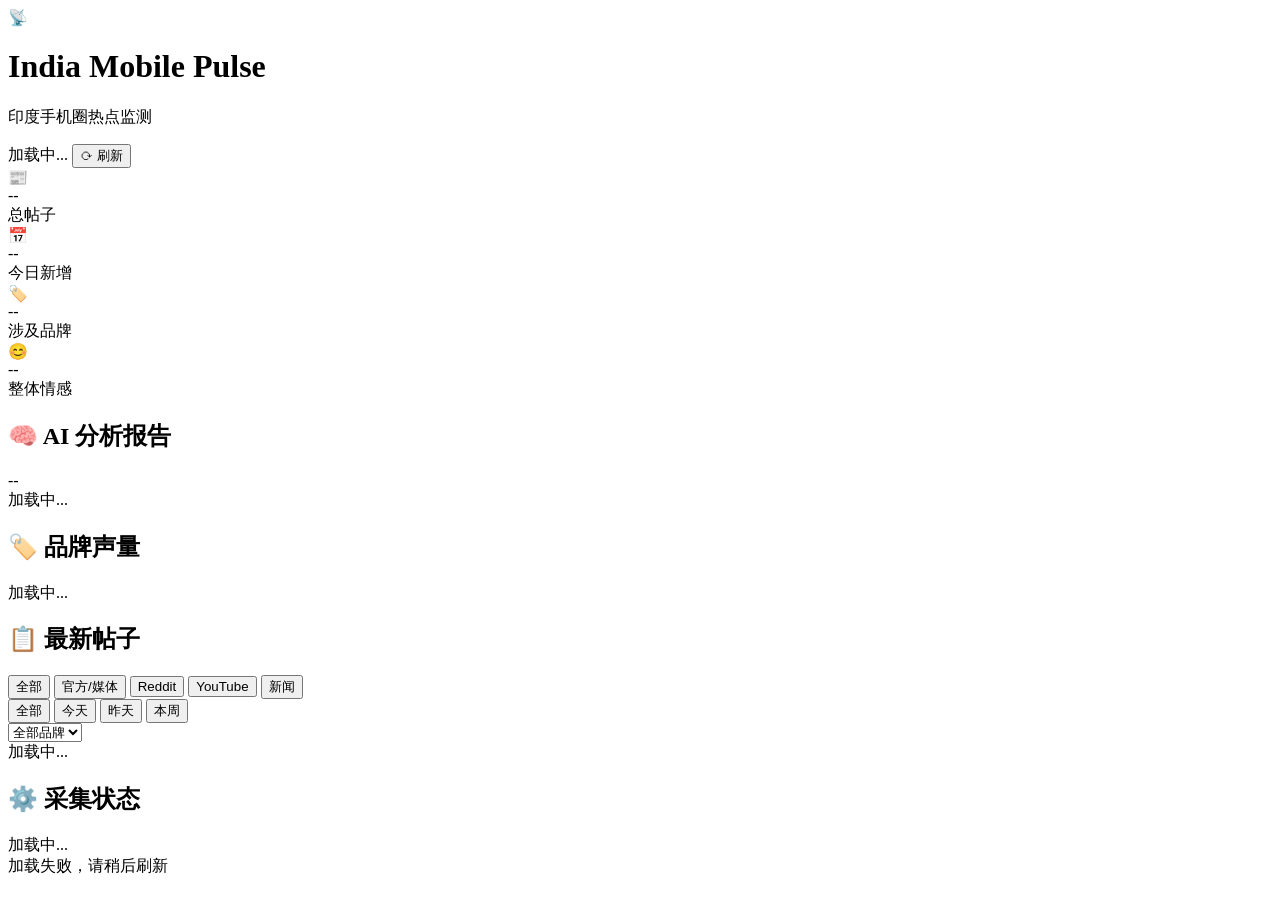
==== docs/index.html @ ac410889 "Add docs/index.html" ====
<!DOCTYPE html>
<html lang="zh-CN">
<head>
    <meta charset="UTF-8">
    <meta name="viewport" content="width=device-width, initial-scale=1.0">
    <title>India Mobile Pulse - 印度手机圈热点</title>
    <link rel="stylesheet" href="style.css">
</head>
<body>
    <!-- 顶栏 -->
    <header class="top-bar">
        <div class="logo">
            <span class="logo-icon">📡</span>
            <div>
                <h1>India Mobile Pulse</h1>
                <p class="subtitle">印度手机圈热点监测</p>
            </div>
        </div>
        <div class="top-actions">
            <span class="last-update" id="lastUpdate">加载中...</span>
            <span class="next-schedule" id="nextSchedule"></span>
            <button class="btn btn-outline" id="btnRefresh" title="刷新数据">⟳ 刷新</button>
        </div>
    </header>

    <main class="container">
        <!-- 统计卡片 -->
        <section class="stats-row">
            <div class="stat-card">
                <div class="stat-icon">📰</div>
                <div class="stat-value" id="statTotal">--</div>
                <div class="stat-label">总帖子</div>
            </div>
            <div class="stat-card">
                <div class="stat-icon">📅</div>
                <div class="stat-value" id="statToday">--</div>
                <div class="stat-label">今日新增</div>
            </div>
            <div class="stat-card">
                <div class="stat-icon">🏷️</div>
                <div class="stat-value" id="statBrands">--</div>
                <div class="stat-label">涉及品牌</div>
            </div>
            <div class="stat-card">
                <div class="stat-icon">😊</div>
                <div class="stat-value" id="statSentiment">--</div>
                <div class="stat-label">整体情感</div>
            </div>
        </section>

        <!-- AI 分析报告 -->
        <section class="analysis-section" id="analysisSection">
            <div class="section-header">
                <h2>🧠 AI 分析报告</h2>
                <span class="analysis-time" id="analysisTime">--</span>
            </div>
            <div class="analysis-content" id="analysisContent">
                <div class="empty-state">加载中...</div>
            </div>
        </section>

        <!-- 品牌声量排行 -->
        <section class="brands-section" id="brandsSection">
            <div class="section-header">
                <h2>🏷️ 品牌声量</h2>
            </div>
            <div class="brands-chart" id="brandsChart">
                <div class="empty-state">加载中...</div>
            </div>
        </section>

        <!-- 帖子列表 -->
        <section class="posts-section">
            <div class="section-header">
                <h2>📋 最新帖子</h2>
            </div>
            <div class="filter-bar">
                <div class="filter-tabs" id="sourceTabs">
                    <button class="tab active" data-source="">全部</button>
                    <button class="tab" data-source="official">官方/媒体</button>
                    <button class="tab" data-source="reddit">Reddit</button>
                    <button class="tab" data-source="youtube">YouTube</button>
                    <button class="tab" data-source="news">新闻</button>
                </div>
                <div class="filter-tabs" id="periodTabs">
                    <button class="tab active" data-period="all">全部</button>
                    <button class="tab" data-period="today">今天</button>
                    <button class="tab" data-period="yesterday">昨天</button>
                    <button class="tab" data-period="week">本周</button>
                </div>
                <select class="brand-filter" id="brandFilter">
                    <option value="">全部品牌</option>
                </select>
            </div>
            <div class="posts-list" id="postsList">
                <div class="empty-state">加载中...</div>
            </div>
        </section>

        <!-- 采集日志 -->
        <section class="runs-section">
            <div class="section-header">
                <h2>⚙️ 采集状态</h2>
            </div>
            <div class="runs-list" id="runsList">
                <div class="empty-state">加载中...</div>
            </div>
        </section>
    </main>

    <!-- Toast 通知 -->
    <div class="toast" id="toast"></div>

    <script src="app-static.js"></script>
</body>
</html>
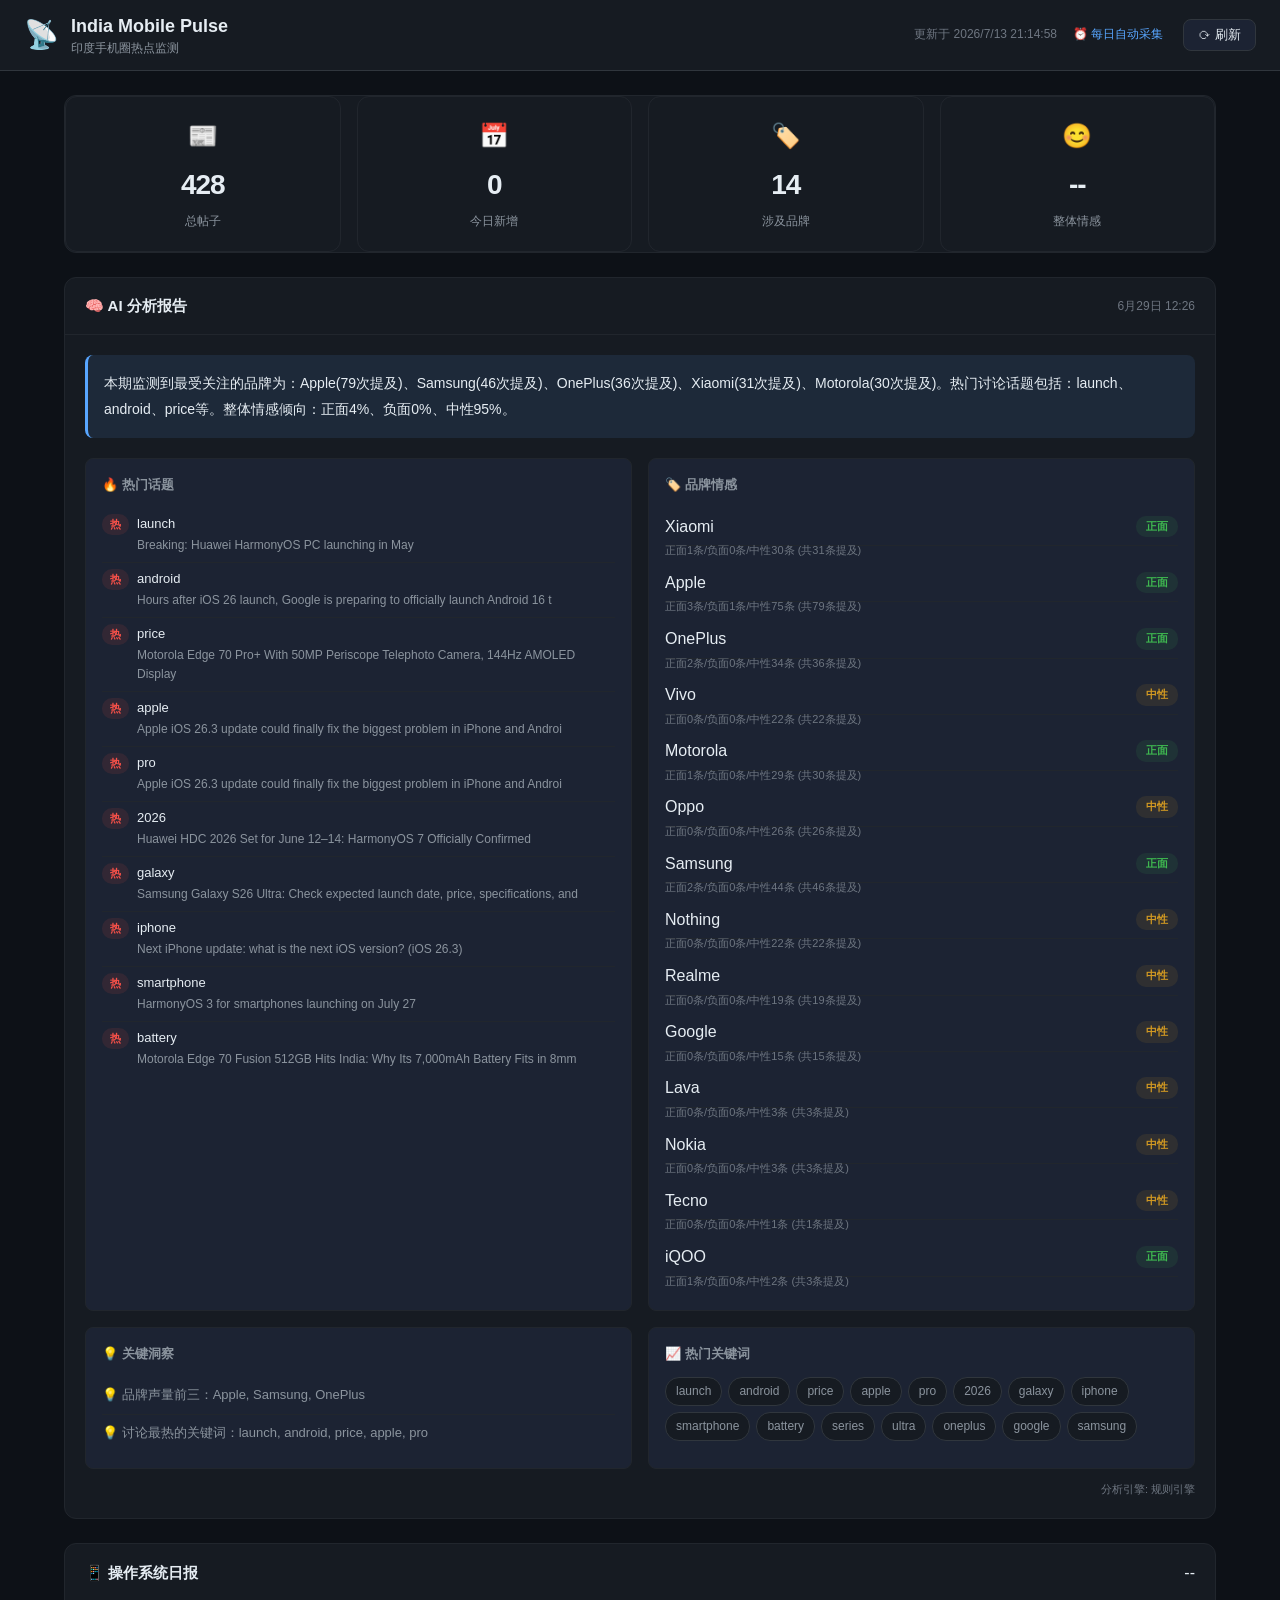
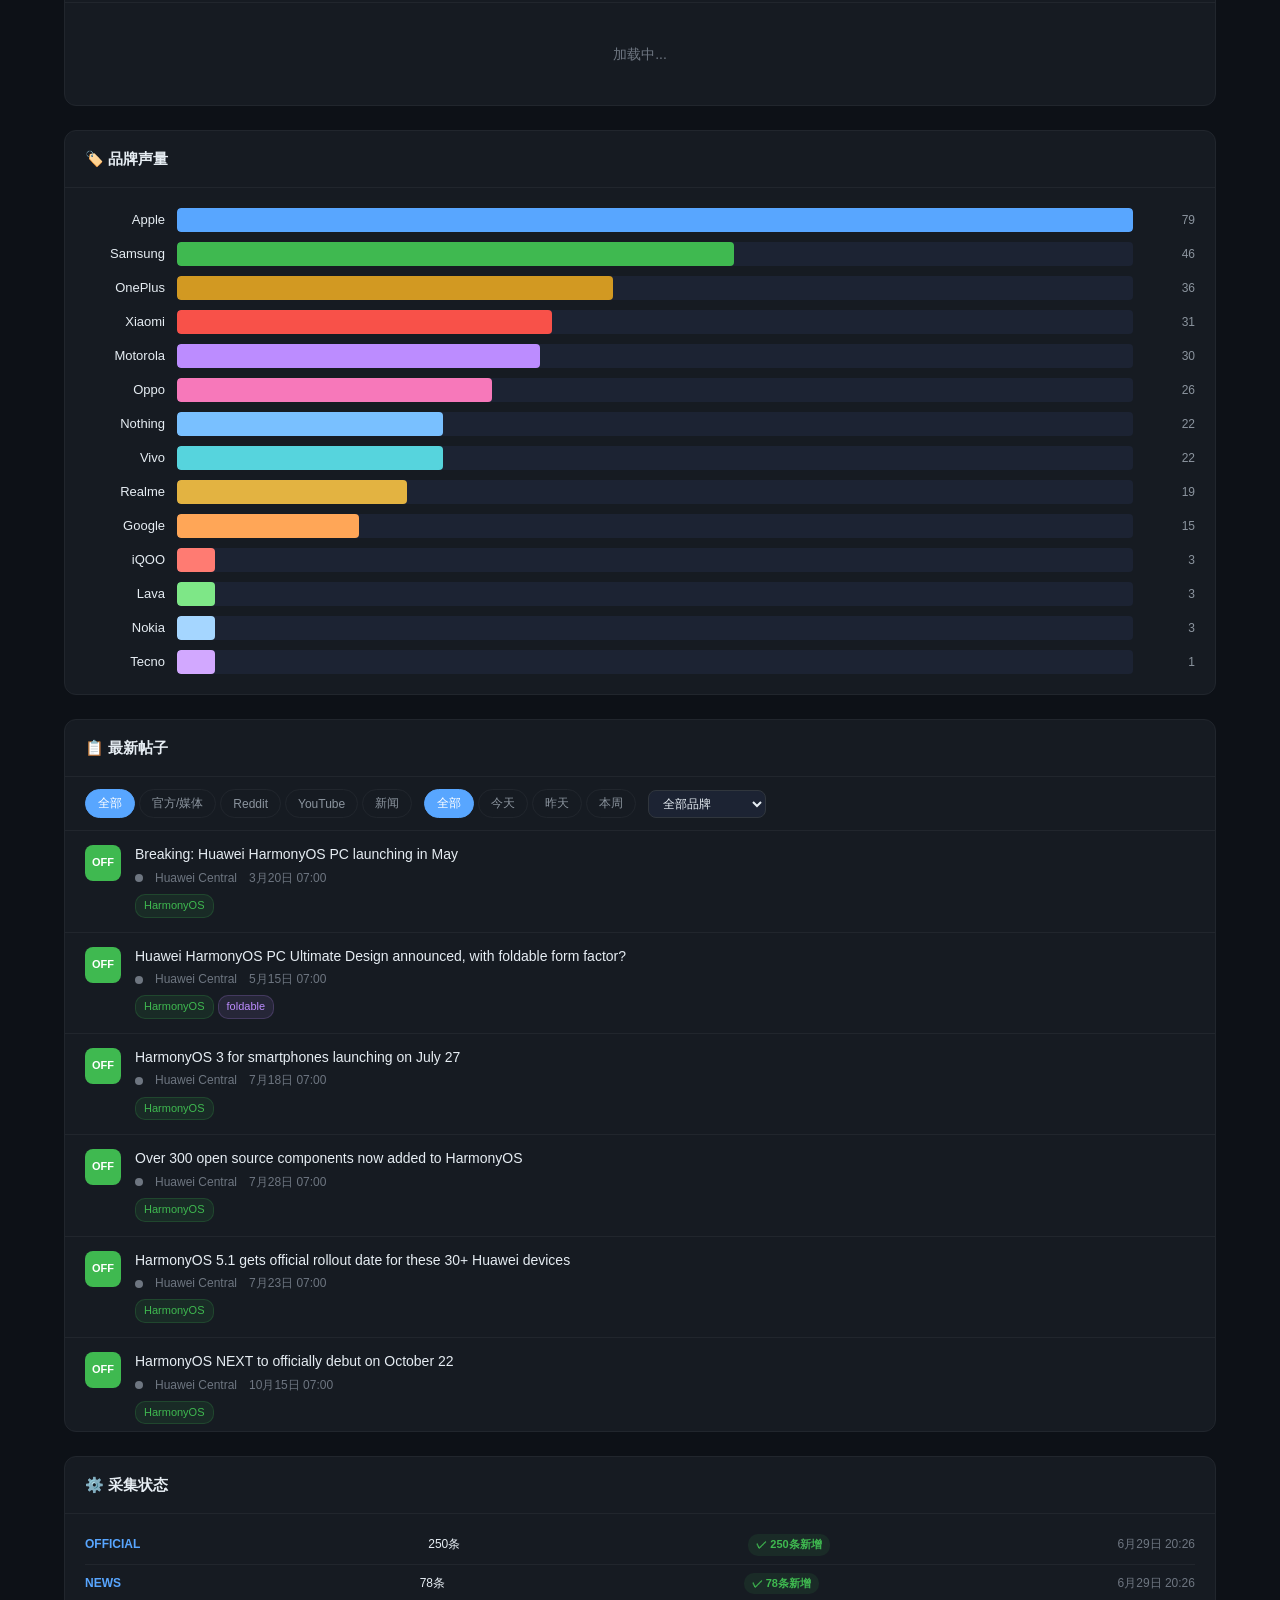
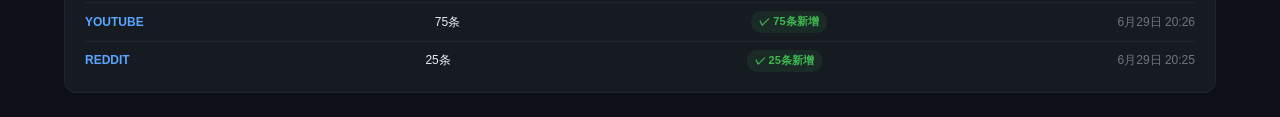
==== commit 1b175f2e: "Update docs/index.html" ====
--- a/docs/index.html
+++ b/docs/index.html
@@ -59,6 +59,17 @@
             </div>
         </section>
 
+        <!-- 📱 OS 日报 -->
+        <section class="os-daily-section" id="osDailySection">
+            <div class="section-header">
+                <h2>📱 操作系统日报</h2>
+                <span class="os-daily-date" id="osDailyDate">--</span>
+            </div>
+            <div class="os-daily-content" id="osDailyContent">
+                <div class="empty-state">加载中...</div>
+            </div>
+        </section>
+
         <!-- 品牌声量排行 -->
         <section class="brands-section" id="brandsSection">
             <div class="section-header">
--- a/docs/style.css
+++ b/docs/style.css
@@ -0,0 +1,261 @@
+/* ============================================================
+   India Mobile Pulse - Dashboard Styles
+   暗色蓝绿主题
+   ============================================================ */
+
+:root {
+    --bg-primary: #0d1117;
+    --bg-secondary: #161b22;
+    --bg-tertiary: #1c2333;
+    --bg-hover: #21262d;
+    --border: #30363d;
+    --border-light: #21262d;
+    --text-primary: #e6edf3;
+    --text-secondary: #8b949e;
+    --text-muted: #6e7681;
+    --accent: #58a6ff;
+    --accent-hover: #79c0ff;
+    --accent-bg: rgba(88,166,255,0.1);
+    --green: #3fb950;
+    --green-bg: rgba(63,185,80,0.1);
+    --red: #f85149;
+    --red-bg: rgba(248,81,73,0.1);
+    --yellow: #d29922;
+    --yellow-bg: rgba(210,153,34,0.1);
+    --purple: #bc8cff;
+    --purple-bg: rgba(188,140,255,0.1);
+    --source-reddit: #ff4500;
+    --source-youtube: #ff0000;
+    --source-news: #4285f4;
+    --source-official: #3fb950;
+    --radius: 8px;
+    --radius-lg: 12px;
+    --shadow: 0 1px 3px rgba(0,0,0,0.3);
+    --transition: 0.2s ease;
+}
+
+* { margin: 0; padding: 0; box-sizing: border-box; }
+
+body {
+    font-family: -apple-system, BlinkMacSystemFont, 'Segoe UI', Roboto, sans-serif;
+    background: var(--bg-primary);
+    color: var(--text-primary);
+    line-height: 1.6;
+    min-height: 100vh;
+}
+
+a { color: var(--accent); text-decoration: none; }
+a:hover { text-decoration: underline; }
+
+/* Top Bar */
+.top-bar {
+    position: sticky; top: 0; z-index: 100;
+    display: flex; justify-content: space-between; align-items: center;
+    padding: 12px 24px;
+    background: var(--bg-secondary);
+    border-bottom: 1px solid var(--border);
+}
+
+.logo { display: flex; align-items: center; gap: 12px; }
+.logo-icon { font-size: 28px; }
+.logo h1 { font-size: 18px; font-weight: 700; }
+.logo .subtitle { font-size: 12px; color: var(--text-secondary); margin-top: -2px; }
+
+.top-actions { display: flex; align-items: center; gap: 8px; }
+.last-update { font-size: 12px; color: var(--text-muted); margin-right: 8px; }
+.next-schedule { font-size: 12px; color: var(--accent); margin-right: 12px; }
+
+/* Buttons */
+.btn {
+    display: inline-flex; align-items: center; gap: 4px;
+    padding: 6px 14px; border-radius: var(--radius);
+    font-size: 13px; font-weight: 500; cursor: pointer;
+    border: 1px solid var(--border);
+    background: var(--bg-tertiary); color: var(--text-primary);
+    transition: var(--transition);
+}
+.btn:hover { background: var(--bg-hover); }
+.btn-primary { background: var(--accent); color: #fff; border-color: var(--accent); }
+.btn-primary:hover { background: var(--accent-hover); }
+.btn-accent { background: var(--purple); color: #fff; border-color: var(--purple); }
+.btn-accent:hover { opacity: 0.9; }
+.btn:disabled { opacity: 0.5; cursor: not-allowed; }
+
+/* Container */
+.container {
+    max-width: 1200px; margin: 0 auto;
+    padding: 24px; display: flex; flex-direction: column; gap: 24px;
+}
+
+/* Stat Cards */
+.stats-row { display: grid; grid-template-columns: repeat(4, 1fr); gap: 16px; }
+
+.stat-card {
+    background: var(--bg-secondary); border: 1px solid var(--border-light);
+    border-radius: var(--radius-lg); padding: 20px; text-align: center;
+    transition: var(--transition);
+}
+.stat-card:hover { border-color: var(--border); transform: translateY(-1px); box-shadow: var(--shadow); }
+.stat-icon { font-size: 24px; margin-bottom: 8px; }
+.stat-value { font-size: 28px; font-weight: 700; letter-spacing: -1px; }
+.stat-label { font-size: 12px; color: var(--text-secondary); margin-top: 4px; }
+
+/* Section */
+section {
+    background: var(--bg-secondary); border: 1px solid var(--border-light);
+    border-radius: var(--radius-lg); overflow: hidden;
+}
+.section-header {
+    display: flex; justify-content: space-between; align-items: center;
+    padding: 16px 20px; border-bottom: 1px solid var(--border-light);
+}
+.section-header h2 { font-size: 15px; font-weight: 600; }
+.analysis-time { font-size: 12px; color: var(--text-muted); }
+
+/* Analysis */
+.analysis-content { padding: 20px; }
+
+.analysis-summary {
+    font-size: 14px; line-height: 1.8; color: var(--text-primary);
+    margin-bottom: 20px; padding: 16px;
+    background: var(--accent-bg); border-radius: var(--radius);
+    border-left: 3px solid var(--accent);
+}
+
+.analysis-grid { display: grid; grid-template-columns: 1fr 1fr; gap: 16px; }
+
+.analysis-card {
+    padding: 16px; background: var(--bg-tertiary);
+    border-radius: var(--radius); border: 1px solid var(--border-light);
+}
+.analysis-card h3 { font-size: 13px; color: var(--text-secondary); margin-bottom: 12px; font-weight: 600; }
+
+.hot-topic-item { display: flex; align-items: flex-start; gap: 8px; padding: 6px 0; border-bottom: 1px solid var(--border-light); }
+.hot-topic-item:last-child { border-bottom: none; }
+
+.heat-badge { display: inline-block; padding: 2px 8px; border-radius: 10px; font-size: 11px; font-weight: 600; white-space: nowrap; }
+.heat-high { background: var(--red-bg); color: var(--red); }
+.heat-medium { background: var(--yellow-bg); color: var(--yellow); }
+.heat-low { background: var(--green-bg); color: var(--green); }
+
+.topic-name { font-size: 13px; font-weight: 500; }
+.topic-desc { font-size: 12px; color: var(--text-secondary); margin-top: 2px; }
+
+.brand-sentiment-item { display: flex; justify-content: space-between; align-items: center; padding: 6px 0; border-bottom: 1px solid var(--border-light); }
+.brand-sentiment-item:last-child { border-bottom: none; }
+
+.sentiment-badge { padding: 2px 10px; border-radius: 10px; font-size: 11px; font-weight: 600; }
+.sentiment-positive { background: var(--green-bg); color: var(--green); }
+.sentiment-negative { background: var(--red-bg); color: var(--red); }
+.sentiment-neutral { background: var(--yellow-bg); color: var(--yellow); }
+
+.insight-item { padding: 8px 0; font-size: 13px; color: var(--text-secondary); border-bottom: 1px solid var(--border-light); }
+.insight-item:last-child { border-bottom: none; }
+.insight-item::before { content: "💡 "; }
+
+.keywords-cloud { display: flex; flex-wrap: wrap; gap: 6px; }
+.keyword-tag { padding: 4px 10px; background: var(--bg-secondary); border: 1px solid var(--border); border-radius: 14px; font-size: 12px; color: var(--text-secondary); }
+
+/* Brands Chart */
+.brands-chart { padding: 20px; display: flex; flex-direction: column; gap: 10px; }
+.brand-bar-row { display: flex; align-items: center; gap: 12px; }
+.brand-bar-name { width: 80px; font-size: 13px; font-weight: 500; text-align: right; flex-shrink: 0; }
+.brand-bar-track { flex: 1; height: 24px; background: var(--bg-tertiary); border-radius: 4px; overflow: hidden; }
+.brand-bar-fill { height: 100%; border-radius: 4px; transition: width 0.6s ease; min-width: 4px; }
+.brand-bar-count { width: 50px; font-size: 12px; color: var(--text-secondary); text-align: right; flex-shrink: 0; }
+
+/* Filter Bar */
+.filter-bar { display: flex; align-items: center; gap: 12px; padding: 12px 20px; border-bottom: 1px solid var(--border-light); flex-wrap: wrap; }
+.filter-tabs { display: flex; gap: 4px; }
+
+.tab {
+    padding: 5px 12px; border-radius: 16px; font-size: 12px; font-weight: 500;
+    cursor: pointer; border: 1px solid var(--border-light);
+    background: transparent; color: var(--text-secondary); transition: var(--transition);
+}
+.tab:hover { background: var(--bg-hover); color: var(--text-primary); }
+.tab.active { background: var(--accent); color: #fff; border-color: var(--accent); }
+
+.brand-filter {
+    padding: 5px 10px; border-radius: var(--radius);
+    border: 1px solid var(--border); background: var(--bg-tertiary);
+    color: var(--text-primary); font-size: 12px; cursor: pointer; outline: none;
+}
+.brand-filter:focus { border-color: var(--accent); }
+
+/* Posts List */
+.posts-list { max-height: 600px; overflow-y: auto; }
+
+.post-item {
+    display: flex; gap: 14px; padding: 14px 20px;
+    border-bottom: 1px solid var(--border-light); transition: var(--transition);
+}
+.post-item:hover { background: var(--bg-hover); }
+.post-item:last-child { border-bottom: none; }
+
+.post-source-badge {
+    width: 36px; height: 36px; border-radius: var(--radius);
+    display: flex; align-items: center; justify-content: center;
+    font-size: 11px; font-weight: 700; flex-shrink: 0; color: #fff;
+}
+.source-reddit { background: var(--source-reddit); }
+.source-youtube { background: var(--source-youtube); }
+.source-news { background: var(--source-news); }
+.source-official { background: var(--source-official); }
+
+.post-body { flex: 1; min-width: 0; }
+.post-title { font-size: 14px; font-weight: 500; line-height: 1.4; display: -webkit-box; -webkit-line-clamp: 2; -webkit-box-orient: vertical; overflow: hidden; }
+.post-title:hover { color: var(--accent); }
+
+.post-meta { display: flex; align-items: center; gap: 12px; margin-top: 4px; font-size: 12px; color: var(--text-muted); }
+.post-score { color: var(--yellow); font-weight: 600; }
+
+.post-brands { display: flex; gap: 4px; margin-top: 6px; flex-wrap: wrap; }
+.brand-tag { padding: 2px 8px; border-radius: 10px; font-size: 11px; font-weight: 500; background: var(--accent-bg); color: var(--accent); border: 1px solid rgba(88,166,255,0.2); }
+.os-tag { background: var(--green-bg); color: var(--green); border-color: rgba(63,185,80,0.2); }
+.hw-tag { background: var(--purple-bg); color: var(--purple); border-color: rgba(188,140,255,0.2); }
+
+.sentiment-dot { width: 8px; height: 8px; border-radius: 50%; display: inline-block; }
+.sentiment-dot.positive { background: var(--green); }
+.sentiment-dot.negative { background: var(--red); }
+.sentiment-dot.neutral { background: var(--text-muted); }
+
+/* Runs List */
+.runs-list { padding: 12px 20px; }
+.run-item { display: flex; justify-content: space-between; align-items: center; padding: 8px 0; border-bottom: 1px solid var(--border-light); font-size: 12px; }
+.run-item:last-child { border-bottom: none; }
+.run-source { font-weight: 600; text-transform: uppercase; color: var(--accent); }
+.run-status { padding: 2px 8px; border-radius: 10px; font-size: 11px; font-weight: 600; }
+.run-success { background: var(--green-bg); color: var(--green); }
+.run-error { background: var(--red-bg); color: var(--red); }
+.run-time { color: var(--text-muted); }
+
+/* Empty / Loading */
+.empty-state { padding: 40px 20px; text-align: center; color: var(--text-muted); font-size: 14px; }
+.loading { padding: 40px 20px; text-align: center; color: var(--text-muted); }
+
+/* Toast */
+.toast {
+    position: fixed; bottom: 24px; left: 50%; transform: translateX(-50%) translateY(80px);
+    padding: 10px 24px; border-radius: var(--radius);
+    background: var(--bg-tertiary); border: 1px solid var(--border);
+    color: var(--text-primary); font-size: 13px; font-weight: 500;
+    opacity: 0; transition: all 0.3s ease; z-index: 200;
+    box-shadow: var(--shadow);
+}
+.toast.show { opacity: 1; transform: translateX(-50%) translateY(0); }
+
+/* Scrollbar */
+::-webkit-scrollbar { width: 6px; }
+::-webkit-scrollbar-track { background: var(--bg-primary); }
+::-webkit-scrollbar-thumb { background: var(--border); border-radius: 3px; }
+::-webkit-scrollbar-thumb:hover { background: var(--text-muted); }
+
+/* Responsive */
+@media (max-width: 768px) {
+    .stats-row { grid-template-columns: repeat(2, 1fr); }
+    .analysis-grid { grid-template-columns: 1fr; }
+    .top-bar { flex-direction: column; gap: 12px; }
+    .top-actions { width: 100%; justify-content: center; }
+    .brand-bar-name { width: 60px; font-size: 12px; }
+}
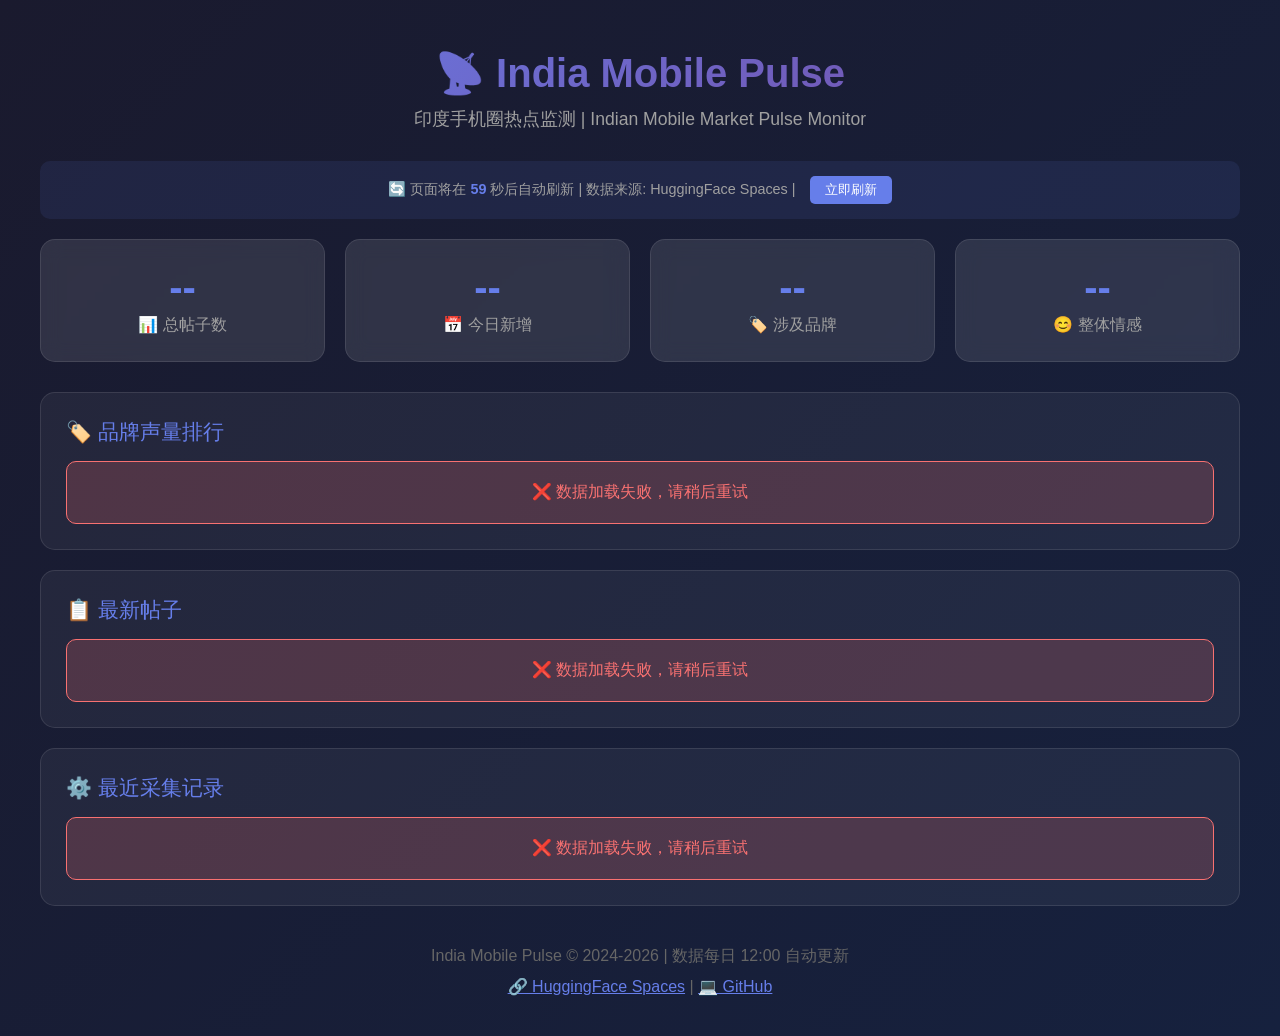
==== commit 59dd1cc9: "feat: 重新配置GitHub Pages，从HuggingFace获取数据并60秒自动刷新" ====
--- a/docs/index.html
+++ b/docs/index.html
@@ -4,124 +4,73 @@
     <meta charset="UTF-8">
     <meta name="viewport" content="width=device-width, initial-scale=1.0">
     <title>India Mobile Pulse - 印度手机圈热点</title>
-    <link rel="stylesheet" href="style.css">
+    <style>
+        * { margin: 0; padding: 0; box-sizing: border-box; }
+        body { font-family: -apple-system, BlinkMacSystemFont, 'Segoe UI', Roboto, sans-serif; background: linear-gradient(135deg, #1a1a2e 0%, #16213e 100%); color: #fff; min-height: 100vh; padding: 20px; }
+        .container { max-width: 1200px; margin: 0 auto; }
+        .header { text-align: center; padding: 30px 0; }
+        .header h1 { font-size: 2.5em; background: linear-gradient(135deg, #667eea 0%, #764ba2 100%); -webkit-background-clip: text; -webkit-text-fill-color: transparent; margin-bottom: 10px; }
+        .header p { color: #a0a0a0; font-size: 1.1em; }
+        .stats-grid { display: grid; grid-template-columns: repeat(auto-fit, minmax(200px, 1fr)); gap: 20px; margin-bottom: 30px; }
+        .stat-card { background: rgba(255,255,255,0.1); border-radius: 15px; padding: 25px; text-align: center; backdrop-filter: blur(10px); border: 1px solid rgba(255,255,255,0.1); }
+        .stat-value { font-size: 2.5em; font-weight: bold; color: #667eea; }
+        .stat-label { color: #a0a0a0; margin-top: 5px; }
+        .section { background: rgba(255,255,255,0.05); border-radius: 15px; padding: 25px; margin-bottom: 20px; border: 1px solid rgba(255,255,255,0.1); }
+        .section-title { font-size: 1.3em; margin-bottom: 15px; color: #667eea; }
+        .brand-bar { display: flex; align-items: center; gap: 10px; margin: 8px 0; }
+        .brand-name { width: 100px; font-size: 0.9em; }
+        .brand-bar-bg { flex: 1; height: 20px; background: rgba(255,255,255,0.1); border-radius: 10px; overflow: hidden; }
+        .brand-bar-fill { height: 100%; background: linear-gradient(90deg, #667eea, #764ba2); border-radius: 10px; }
+        .brand-count { width: 40px; text-align: right; color: #a0a0a0; }
+        .post-item { background: rgba(255,255,255,0.05); border-radius: 10px; padding: 15px; margin-bottom: 10px; border-left: 3px solid #667eea; }
+        .post-title { font-size: 1em; margin-bottom: 8px; }
+        .post-meta { display: flex; gap: 10px; font-size: 0.85em; color: #a0a0a0; flex-wrap: wrap; }
+        .source-badge { padding: 2px 8px; border-radius: 5px; font-size: 0.75em; font-weight: bold; }
+        .source-reddit { background: #ff4500; } .source-youtube { background: #ff0000; } .source-news { background: #4285f4; } .source-official { background: #34a853; }
+        .tag { background: rgba(255,255,255,0.1); padding: 2px 8px; border-radius: 5px; font-size: 0.8em; margin: 2px; }
+        .loading { text-align: center; padding: 50px; color: #a0a0a0; }
+        .error { background: rgba(248,113,113,0.2); border: 1px solid #f87171; border-radius: 10px; padding: 20px; text-align: center; color: #f87171; }
+        .refresh-info { text-align: center; padding: 15px; background: rgba(102,126,234,0.1); border-radius: 10px; margin-bottom: 20px; font-size: 0.9em; color: #a0a0a0; }
+        .refresh-info span { color: #667eea; font-weight: bold; }
+        .footer { text-align: center; padding: 20px; color: #666; }
+        .run-item { display: flex; justify-content: space-between; padding: 10px; background: rgba(255,255,255,0.05); border-radius: 8px; margin-bottom: 8px; }
+        .sentiment-positive { color: #4ade80; } .sentiment-negative { color: #f87171; } .sentiment-neutral { color: #a0a0a0; }
+        @media(max-width:768px){.header h1{font-size:1.8em}.stat-value{font-size:2em}.stats-grid{grid-template-columns:repeat(2,1fr)}}
+    </style>
 </head>
 <body>
-    <!-- 顶栏 -->
-    <header class="top-bar">
-        <div class="logo">
-            <span class="logo-icon">📡</span>
-            <div>
-                <h1>India Mobile Pulse</h1>
-                <p class="subtitle">印度手机圈热点监测</p>
-            </div>
+    <div class="container">
+        <div class="header">
+            <h1>📡 India Mobile Pulse</h1>
+            <p>印度手机圈热点监测 | Indian Mobile Market Pulse Monitor</p>
         </div>
-        <div class="top-actions">
-            <span class="last-update" id="lastUpdate">加载中...</span>
-            <span class="next-schedule" id="nextSchedule"></span>
-            <button class="btn btn-outline" id="btnRefresh" title="刷新数据">⟳ 刷新</button>
+        <div class="refresh-info">🔄 页面将在 <span id="countdown">60</span> 秒后自动刷新 | 数据来源: HuggingFace Spaces | <button onclick="location.reload()" style="background:#667eea;color:#fff;border:none;padding:5px 15px;border-radius:5px;cursor:pointer;margin-left:10px">立即刷新</button></div>
+        <div class="stats-grid">
+            <div class="stat-card"><div class="stat-value" id="statTotal">--</div><div class="stat-label">📊 总帖子数</div></div>
+            <div class="stat-card"><div class="stat-value" id="statToday">--</div><div class="stat-label">📅 今日新增</div></div>
+            <div class="stat-card"><div class="stat-value" id="statBrands">--</div><div class="stat-label">🏷️ 涉及品牌</div></div>
+            <div class="stat-card"><div class="stat-value" id="statSentiment">--</div><div class="stat-label">😊 整体情感</div></div>
         </div>
-    </header>
-
-    <main class="container">
-        <!-- 统计卡片 -->
-        <section class="stats-row">
-            <div class="stat-card">
-                <div class="stat-icon">📰</div>
-                <div class="stat-value" id="statTotal">--</div>
-                <div class="stat-label">总帖子</div>
-            </div>
-            <div class="stat-card">
-                <div class="stat-icon">📅</div>
-                <div class="stat-value" id="statToday">--</div>
-                <div class="stat-label">今日新增</div>
-            </div>
-            <div class="stat-card">
-                <div class="stat-icon">🏷️</div>
-                <div class="stat-value" id="statBrands">--</div>
-                <div class="stat-label">涉及品牌</div>
-            </div>
-            <div class="stat-card">
-                <div class="stat-icon">😊</div>
-                <div class="stat-value" id="statSentiment">--</div>
-                <div class="stat-label">整体情感</div>
-            </div>
-        </section>
-
-        <!-- AI 分析报告 -->
-        <section class="analysis-section" id="analysisSection">
-            <div class="section-header">
-                <h2>🧠 AI 分析报告</h2>
-                <span class="analysis-time" id="analysisTime">--</span>
-            </div>
-            <div class="analysis-content" id="analysisContent">
-                <div class="empty-state">加载中...</div>
-            </div>
-        </section>
-
-        <!-- 📱 OS 日报 -->
-        <section class="os-daily-section" id="osDailySection">
-            <div class="section-header">
-                <h2>📱 操作系统日报</h2>
-                <span class="os-daily-date" id="osDailyDate">--</span>
-            </div>
-            <div class="os-daily-content" id="osDailyContent">
-                <div class="empty-state">加载中...</div>
-            </div>
-        </section>
-
-        <!-- 品牌声量排行 -->
-        <section class="brands-section" id="brandsSection">
-            <div class="section-header">
-                <h2>🏷️ 品牌声量</h2>
-            </div>
-            <div class="brands-chart" id="brandsChart">
-                <div class="empty-state">加载中...</div>
-            </div>
-        </section>
-
-        <!-- 帖子列表 -->
-        <section class="posts-section">
-            <div class="section-header">
-                <h2>📋 最新帖子</h2>
-            </div>
-            <div class="filter-bar">
-                <div class="filter-tabs" id="sourceTabs">
-                    <button class="tab active" data-source="">全部</button>
-                    <button class="tab" data-source="official">官方/媒体</button>
-                    <button class="tab" data-source="reddit">Reddit</button>
-                    <button class="tab" data-source="youtube">YouTube</button>
-                    <button class="tab" data-source="news">新闻</button>
-                </div>
-                <div class="filter-tabs" id="periodTabs">
-                    <button class="tab active" data-period="all">全部</button>
-                    <button class="tab" data-period="today">今天</button>
-                    <button class="tab" data-period="yesterday">昨天</button>
-                    <button class="tab" data-period="week">本周</button>
-                </div>
-                <select class="brand-filter" id="brandFilter">
-                    <option value="">全部品牌</option>
-                </select>
-            </div>
-            <div class="posts-list" id="postsList">
-                <div class="empty-state">加载中...</div>
-            </div>
-        </section>
-
-        <!-- 采集日志 -->
-        <section class="runs-section">
-            <div class="section-header">
-                <h2>⚙️ 采集状态</h2>
-            </div>
-            <div class="runs-list" id="runsList">
-                <div class="empty-state">加载中...</div>
-            </div>
-        </section>
-    </main>
-
-    <!-- Toast 通知 -->
-    <div class="toast" id="toast"></div>
-
-    <script src="app-static.js"></script>
+        <div class="section"><div class="section-title">🏷️ 品牌声量排行</div><div id="brandsContainer"><div class="loading">加载中...</div></div></div>
+        <div class="section"><div class="section-title">📋 最新帖子</div><div id="postsContainer"><div class="loading">加载中...</div></div></div>
+        <div class="section"><div class="section-title">⚙️ 最近采集记录</div><div id="runsContainer"><div class="loading">加载中...</div></div></div>
+        <div class="footer">
+            <p>India Mobile Pulse © 2024-2026 | 数据每日 12:00 自动更新</p>
+            <p style="margin-top:10px"><a href="https://huggingface.co/spaces/RobeaoBot/india-mobile-pulse" target="_blank" style="color:#667eea">🔗 HuggingFace Spaces</a> | <a href="https://github.com/RobeaoBot/india-mobile-pulse" target="_blank" style="color:#667eea">💻 GitHub</a></p>
+        </div>
+    </div>
+    <script>
+        const HF_URL = 'https://robeaobot-robeauobot.hf.space/api/dashboard';
+        let countdown = 60;
+        setInterval(() => { countdown--; document.getElementById('countdown').textContent = countdown; if(countdown <= 0) loadData(); }, 1000);
+        function formatTime(ts) { if(!ts) return '--'; const d = new Date(ts), diff = (new Date()-d)/1000; if(diff<60) return '刚刚'; if(diff<3600) return Math.floor(diff/60)+'分钟前'; if(diff<86400) return Math.floor(diff/3600)+'小时前'; return d.toLocaleDateString('zh-CN',{month:'short',day:'numeric',hour:'2-digit',minute:'2-digit'}); }
+        async function loadData() { try { const r = await fetch(HF_URL); if(!r.ok) throw new Error(); const data = await r.json(); renderDashboard(data); countdown = 60; } catch(e) { ['brandsContainer','postsContainer','runsContainer'].forEach(id => document.getElementById(id).innerHTML='<div class="error">❌ 数据加载失败，请稍后重试</div>'); } }
+        function renderDashboard(data) { const s = data.stats||{}; document.getElementById('statTotal').textContent=s.total||0; document.getElementById('statToday').textContent=s.today||0; document.getElementById('statBrands').textContent=Object.keys(s.brand_mentions||{}).length; const sent=s.sentiment||{}, tot=(sent.positive||0)+(sent.negative||0)+(sent.neutral||0); if(tot>0){const pct=Math.round((sent.positive||0)/tot*100); document.getElementById('statSentiment').innerHTML='<span class="sentiment-'+(pct>=50?'positive':pct>=30?'neutral':'negative')+'">'+pct+'% 正面</span>';} renderBrands(s.brand_mentions||{}); renderPosts(data.recent_posts||[]); renderRuns(data.recent_runs||[]); }
+        function renderBrands(m) { const c=document.getElementById('brandsContainer'); const e=Object.entries(m); if(!e.length){c.innerHTML='<div class="loading">暂无数据</div>';return;} const mx=Math.max(...e.map(x=>x[1])); c.innerHTML=e.map(([b,n])=>'<div class="brand-bar"><span class="brand-name">'+b+'</span><div class="brand-bar-bg"><div class="brand-bar-fill" style="width:'+Math.max(5,(n/mx)*100)+'%"></div></div><span class="brand-count">'+n+'</span></div>').join(''); }
+        function renderPosts(p) { const c=document.getElementById('postsContainer'), l={reddit:'R',youtube:'YT',news:'N',official:'OFF'}; if(!p||!p.length){c.innerHTML='<div class="loading">暂无帖子</div>';return;} c.innerHTML=p.slice(0,20).map(x=>'<div class="post-item"><div class="post-title">'+escapeHtml(x.title)+'</div><div class="post-meta"><span class="source-badge source-'+x.source+'">'+l[x.source]+'</span><span class="sentiment-'+(x.sentiment||'neutral')+'">'+(x.sentiment==='positive'?'😊':x.sentiment==='negative'?'😟':'😐')+'</span><span>'+formatTime(x.published_at||x.collected_at)+'</span></div></div>').join(''); }
+        function renderRuns(r) { const c=document.getElementById('runsContainer'); if(!r||!r.length){c.innerHTML='<div class="loading">暂无记录</div>';return;} c.innerHTML=r.slice(0,10).map(x=>'<div class="run-item"><span>'+x.source+'</span><span>'+(x.posts_count||0)+'条</span><span class="sentiment-'+(x.status==='success'?'positive':'negative')+'">'+(x.status==='success'?'✅ '+(x.new_posts||0)+'条':'❌')+'</span><span style="color:#a0a0a0">'+formatTime(x.started_at)+'</span></div>').join(''); }
+        function escapeHtml(s) { if(!s)return''; const d=document.createElement('div'); d.textContent=s; return d.innerHTML; }
+        document.addEventListener('DOMContentLoaded', loadData);
+    </script>
 </body>
 </html>
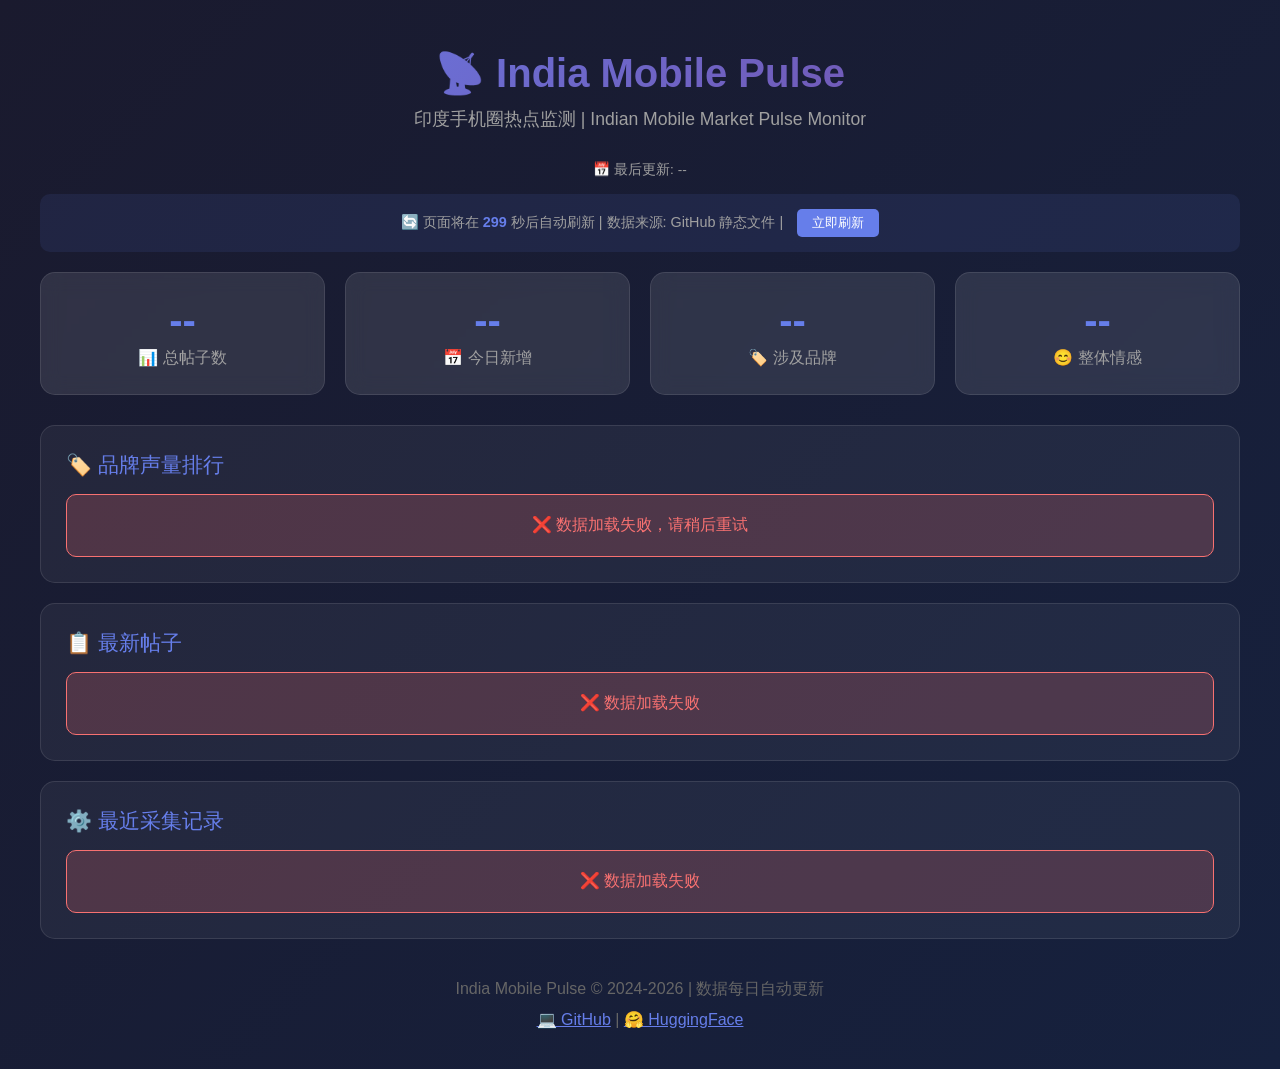
==== commit baab4298: "fix: 改用GitHub静态JSON数据源" ====
--- a/docs/index.html
+++ b/docs/index.html
@@ -35,6 +35,7 @@
         .footer { text-align: center; padding: 20px; color: #666; }
         .run-item { display: flex; justify-content: space-between; padding: 10px; background: rgba(255,255,255,0.05); border-radius: 8px; margin-bottom: 8px; }
         .sentiment-positive { color: #4ade80; } .sentiment-negative { color: #f87171; } .sentiment-neutral { color: #a0a0a0; }
+        .last-update { text-align: center; font-size: 0.85em; color: #a0a0a0; margin-bottom: 15px; }
         @media(max-width:768px){.header h1{font-size:1.8em}.stat-value{font-size:2em}.stats-grid{grid-template-columns:repeat(2,1fr)}}
     </style>
 </head>
@@ -44,7 +45,8 @@
             <h1>📡 India Mobile Pulse</h1>
             <p>印度手机圈热点监测 | Indian Mobile Market Pulse Monitor</p>
         </div>
-        <div class="refresh-info">🔄 页面将在 <span id="countdown">60</span> 秒后自动刷新 | 数据来源: HuggingFace Spaces | <button onclick="location.reload()" style="background:#667eea;color:#fff;border:none;padding:5px 15px;border-radius:5px;cursor:pointer;margin-left:10px">立即刷新</button></div>
+        <div class="last-update" id="lastUpdate">📅 最后更新: --</div>
+        <div class="refresh-info">🔄 页面将在 <span id="countdown">300</span> 秒后自动刷新 | 数据来源: GitHub 静态文件 | <button onclick="location.reload()" style="background:#667eea;color:#fff;border:none;padding:5px 15px;border-radius:5px;cursor:pointer;margin-left:10px">立即刷新</button></div>
         <div class="stats-grid">
             <div class="stat-card"><div class="stat-value" id="statTotal">--</div><div class="stat-label">📊 总帖子数</div></div>
             <div class="stat-card"><div class="stat-value" id="statToday">--</div><div class="stat-label">📅 今日新增</div></div>
@@ -55,21 +57,21 @@
         <div class="section"><div class="section-title">📋 最新帖子</div><div id="postsContainer"><div class="loading">加载中...</div></div></div>
         <div class="section"><div class="section-title">⚙️ 最近采集记录</div><div id="runsContainer"><div class="loading">加载中...</div></div></div>
         <div class="footer">
-            <p>India Mobile Pulse © 2024-2026 | 数据每日 12:00 自动更新</p>
-            <p style="margin-top:10px"><a href="https://huggingface.co/spaces/RobeaoBot/india-mobile-pulse" target="_blank" style="color:#667eea">🔗 HuggingFace Spaces</a> | <a href="https://github.com/RobeaoBot/india-mobile-pulse" target="_blank" style="color:#667eea">💻 GitHub</a></p>
+            <p>India Mobile Pulse © 2024-2026 | 数据每日自动更新</p>
+            <p style="margin-top:10px"><a href="https://github.com/RobeaoBot/india-mobile-pulse" target="_blank" style="color:#667eea">💻 GitHub</a> | <a href="https://huggingface.co/spaces/RobeaoBot/india-mobile-pulse" target="_blank" style="color:#667eea">🤗 HuggingFace</a></p>
         </div>
     </div>
     <script>
-        const HF_URL = 'https://robeaobot-robeauobot.hf.space/api/dashboard';
-        let countdown = 60;
-        setInterval(() => { countdown--; document.getElementById('countdown').textContent = countdown; if(countdown <= 0) loadData(); }, 1000);
-        function formatTime(ts) { if(!ts) return '--'; const d = new Date(ts), diff = (new Date()-d)/1000; if(diff<60) return '刚刚'; if(diff<3600) return Math.floor(diff/60)+'分钟前'; if(diff<86400) return Math.floor(diff/3600)+'小时前'; return d.toLocaleDateString('zh-CN',{month:'short',day:'numeric',hour:'2-digit',minute:'2-digit'}); }
-        async function loadData() { try { const r = await fetch(HF_URL); if(!r.ok) throw new Error(); const data = await r.json(); renderDashboard(data); countdown = 60; } catch(e) { ['brandsContainer','postsContainer','runsContainer'].forEach(id => document.getElementById(id).innerHTML='<div class="error">❌ 数据加载失败，请稍后重试</div>'); } }
-        function renderDashboard(data) { const s = data.stats||{}; document.getElementById('statTotal').textContent=s.total||0; document.getElementById('statToday').textContent=s.today||0; document.getElementById('statBrands').textContent=Object.keys(s.brand_mentions||{}).length; const sent=s.sentiment||{}, tot=(sent.positive||0)+(sent.negative||0)+(sent.neutral||0); if(tot>0){const pct=Math.round((sent.positive||0)/tot*100); document.getElementById('statSentiment').innerHTML='<span class="sentiment-'+(pct>=50?'positive':pct>=30?'neutral':'negative')+'">'+pct+'% 正面</span>';} renderBrands(s.brand_mentions||{}); renderPosts(data.recent_posts||[]); renderRuns(data.recent_runs||[]); }
-        function renderBrands(m) { const c=document.getElementById('brandsContainer'); const e=Object.entries(m); if(!e.length){c.innerHTML='<div class="loading">暂无数据</div>';return;} const mx=Math.max(...e.map(x=>x[1])); c.innerHTML=e.map(([b,n])=>'<div class="brand-bar"><span class="brand-name">'+b+'</span><div class="brand-bar-bg"><div class="brand-bar-fill" style="width:'+Math.max(5,(n/mx)*100)+'%"></div></div><span class="brand-count">'+n+'</span></div>').join(''); }
-        function renderPosts(p) { const c=document.getElementById('postsContainer'), l={reddit:'R',youtube:'YT',news:'N',official:'OFF'}; if(!p||!p.length){c.innerHTML='<div class="loading">暂无帖子</div>';return;} c.innerHTML=p.slice(0,20).map(x=>'<div class="post-item"><div class="post-title">'+escapeHtml(x.title)+'</div><div class="post-meta"><span class="source-badge source-'+x.source+'">'+l[x.source]+'</span><span class="sentiment-'+(x.sentiment||'neutral')+'">'+(x.sentiment==='positive'?'😊':x.sentiment==='negative'?'😟':'😐')+'</span><span>'+formatTime(x.published_at||x.collected_at)+'</span></div></div>').join(''); }
-        function renderRuns(r) { const c=document.getElementById('runsContainer'); if(!r||!r.length){c.innerHTML='<div class="loading">暂无记录</div>';return;} c.innerHTML=r.slice(0,10).map(x=>'<div class="run-item"><span>'+x.source+'</span><span>'+(x.posts_count||0)+'条</span><span class="sentiment-'+(x.status==='success'?'positive':'negative')+'">'+(x.status==='success'?'✅ '+(x.new_posts||0)+'条':'❌')+'</span><span style="color:#a0a0a0">'+formatTime(x.started_at)+'</span></div>').join(''); }
-        function escapeHtml(s) { if(!s)return''; const d=document.createElement('div'); d.textContent=s; return d.innerHTML; }
+        const REFRESH_INTERVAL = 300;
+        let countdown = REFRESH_INTERVAL;
+        setInterval(function() { countdown--; document.getElementById('countdown').textContent = countdown; if(countdown <= 0) location.reload(); }, 1000);
+        function formatTime(ts) { if(!ts) return '--'; var d = new Date(ts), diff = (new Date()-d)/1000; if(diff<60) return '刚刚'; if(diff<3600) return Math.floor(diff/60)+'分钟前'; if(diff<86400) return Math.floor(diff/3600)+'小时前'; return d.toLocaleDateString('zh-CN',{month:'short',day:'numeric',hour:'2-digit',minute:'2-digit'}); }
+        async function loadData() { try { var r = await fetch('https://raw.githubusercontent.com/RobeaoBot/india-mobile-pulse/main/docs/dashboard.json'); if(!r.ok) throw new Error(); var data = await r.json(); renderDashboard(data); countdown = REFRESH_INTERVAL; } catch(e) { console.error(e); document.getElementById('brandsContainer').innerHTML='<div class="error">❌ 数据加载失败，请稍后重试</div>'; document.getElementById('postsContainer').innerHTML='<div class="error">❌ 数据加载失败</div>'; document.getElementById('runsContainer').innerHTML='<div class="error">❌ 数据加载失败</div>'; } }
+        function renderDashboard(data) { var s = data.stats||{}; document.getElementById('lastUpdate').textContent='📅 最后更新: '+(data.last_updated?formatTime(data.last_updated):'--'); document.getElementById('statTotal').textContent=s.total||0; document.getElementById('statToday').textContent=s.today||0; document.getElementById('statBrands').textContent=Object.keys(s.brand_mentions||{}).length; var sent=s.sentiment||{}, tot=(sent.positive||0)+(sent.negative||0)+(sent.neutral||0); if(tot>0){var pct=Math.round((sent.positive||0)/tot*100); var cls=pct>=50?'positive':pct>=30?'neutral':'negative'; document.getElementById('statSentiment').innerHTML='<span class="sentiment-'+cls+'">'+pct+'% 正面</span>';} renderBrands(s.brand_mentions||{}); renderPosts(data.recent_posts||[]); renderRuns(data.recent_runs||[]); }
+        function renderBrands(m) { var c=document.getElementById('brandsContainer'); var e=Object.entries(m); if(!e.length){c.innerHTML='<div class="loading">暂无数据</div>';return;} var mx=Math.max.apply(null,e.map(function(x){return x[1]})); c.innerHTML=e.map(function(x){return'<div class="brand-bar"><span class="brand-name">'+x[0]+'</span><div class="brand-bar-bg"><div class="brand-bar-fill" style="width:'+Math.max(5,(x[1]/mx)*100)+'%"></div></div><span class="brand-count">'+x[1]+'</span></div>';}).join(''); }
+        function renderPosts(p) { var c=document.getElementById('postsContainer'), l={reddit:'R',youtube:'YT',news:'N',official:'OFF'}; if(!p||!p.length){c.innerHTML='<div class="loading">暂无帖子</div>';return;} c.innerHTML=p.slice(0,20).map(function(x){return'<div class="post-item"><div class="post-title">'+escapeHtml(x.title||'')+'</div><div class="post-meta"><span class="source-badge source-'+(x.source||'news')+'">'+l[x.source]||'?'+'</span><span class="sentiment-'+(x.sentiment||'neutral')+'">'+(x.sentiment==='positive'?'😊':x.sentiment==='negative'?'😟':'😐')+'</span><span>'+formatTime(x.published_at||x.collected_at||x.created_at)+'</span></div></div>';}).join(''); }
+        function renderRuns(r) { var c=document.getElementById('runsContainer'); if(!r||!r.length){c.innerHTML='<div class="loading">暂无记录</div>';return;} c.innerHTML=r.slice(0,10).map(function(x){return'<div class="run-item"><span>'+escapeHtml(x.source||'')+'</span><span>'+(x.posts_count||0)+'条</span><span class="sentiment-'+(x.status==='success'?'positive':'negative')+'">'+(x.status==='success'?'✅ '+(x.new_posts||0)+'条':'❌')+'</span><span style="color:#a0a0a0">'+formatTime(x.started_at||x.created_at)+'</span></div>';}).join(''); }
+        function escapeHtml(s) { if(!s)return''; var d=document.createElement('div'); d.textContent=s; return d.innerHTML; }
         document.addEventListener('DOMContentLoaded', loadData);
     </script>
 </body>
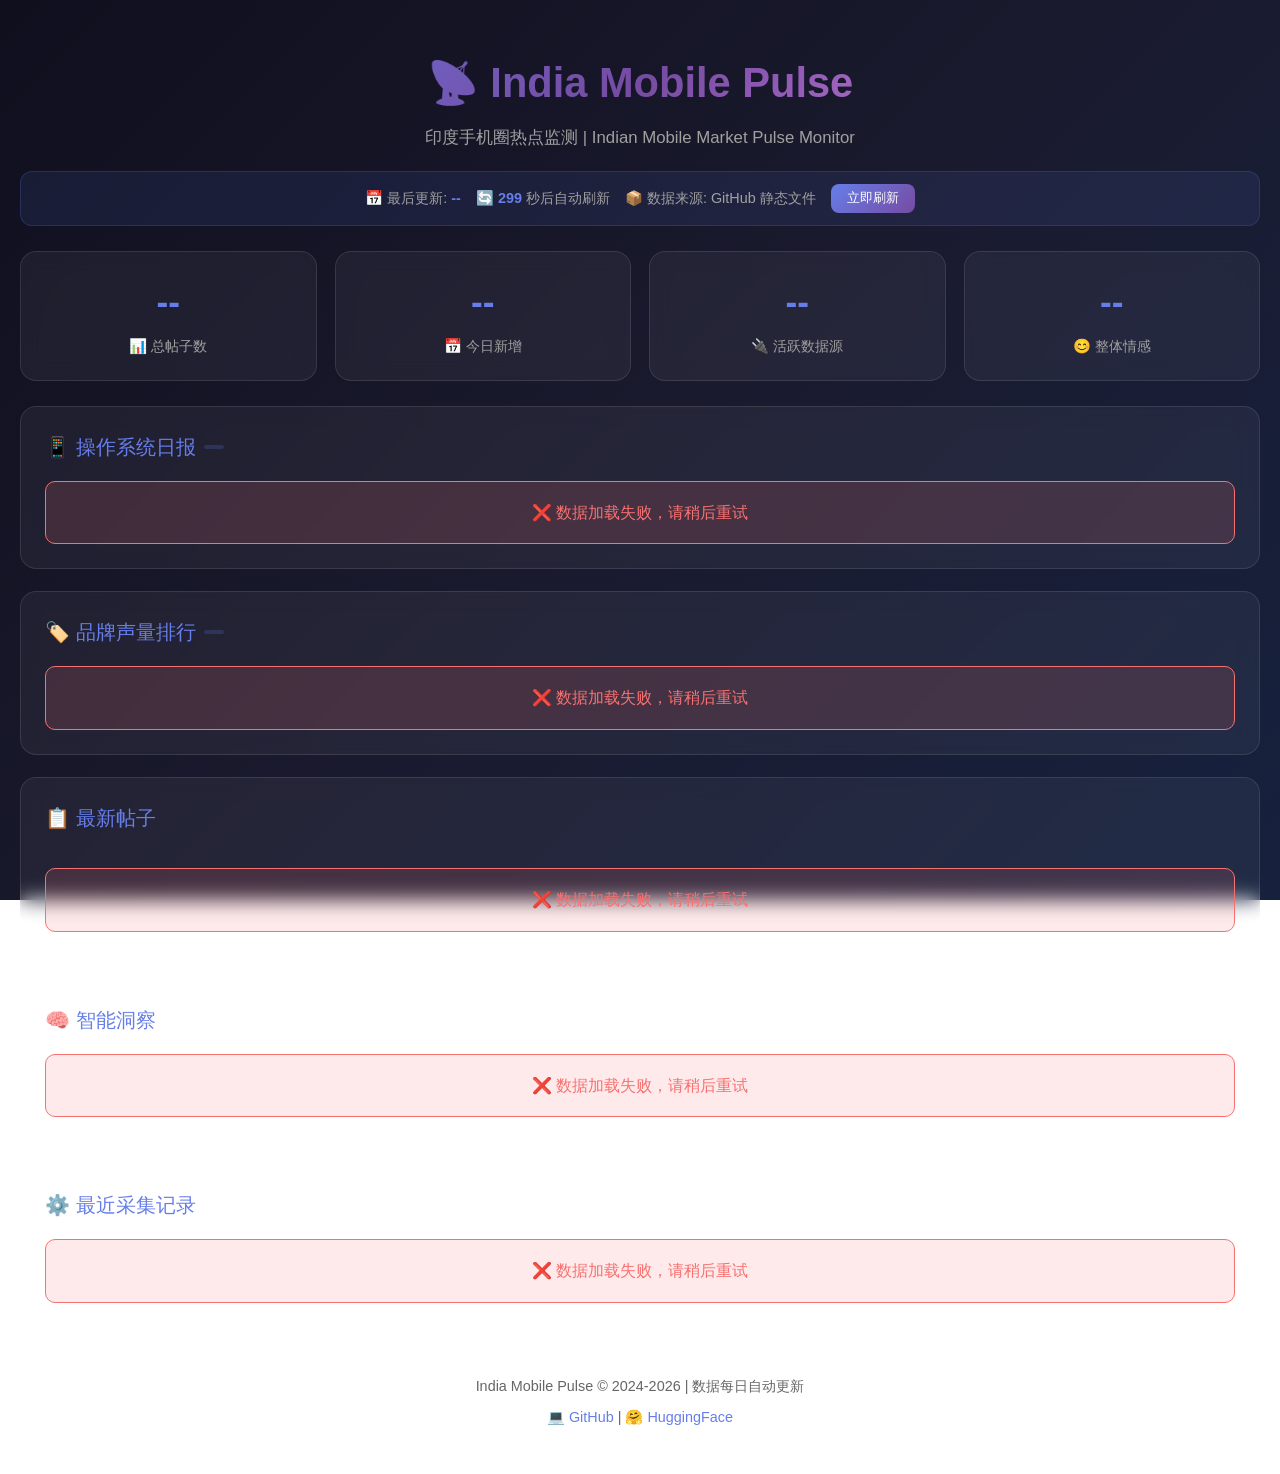
==== commit 2ecaf719: "fix: 修复采集数据不入库的核心bug，新增TechMedia/HackerNews数据源，重构前端 - export_data.py 采集后写入数据库（此前只写临时文件，导致页面恒为0） - 新增" ====
--- a/docs/index.html
+++ b/docs/index.html
@@ -6,37 +6,194 @@
     <title>India Mobile Pulse - 印度手机圈热点</title>
     <style>
         * { margin: 0; padding: 0; box-sizing: border-box; }
-        body { font-family: -apple-system, BlinkMacSystemFont, 'Segoe UI', Roboto, sans-serif; background: linear-gradient(135deg, #1a1a2e 0%, #16213e 100%); color: #fff; min-height: 100vh; padding: 20px; }
-        .container { max-width: 1200px; margin: 0 auto; }
-        .header { text-align: center; padding: 30px 0; }
-        .header h1 { font-size: 2.5em; background: linear-gradient(135deg, #667eea 0%, #764ba2 100%); -webkit-background-clip: text; -webkit-text-fill-color: transparent; margin-bottom: 10px; }
-        .header p { color: #a0a0a0; font-size: 1.1em; }
-        .stats-grid { display: grid; grid-template-columns: repeat(auto-fit, minmax(200px, 1fr)); gap: 20px; margin-bottom: 30px; }
-        .stat-card { background: rgba(255,255,255,0.1); border-radius: 15px; padding: 25px; text-align: center; backdrop-filter: blur(10px); border: 1px solid rgba(255,255,255,0.1); }
-        .stat-value { font-size: 2.5em; font-weight: bold; color: #667eea; }
-        .stat-label { color: #a0a0a0; margin-top: 5px; }
-        .section { background: rgba(255,255,255,0.05); border-radius: 15px; padding: 25px; margin-bottom: 20px; border: 1px solid rgba(255,255,255,0.1); }
-        .section-title { font-size: 1.3em; margin-bottom: 15px; color: #667eea; }
-        .brand-bar { display: flex; align-items: center; gap: 10px; margin: 8px 0; }
-        .brand-name { width: 100px; font-size: 0.9em; }
-        .brand-bar-bg { flex: 1; height: 20px; background: rgba(255,255,255,0.1); border-radius: 10px; overflow: hidden; }
-        .brand-bar-fill { height: 100%; background: linear-gradient(90deg, #667eea, #764ba2); border-radius: 10px; }
-        .brand-count { width: 40px; text-align: right; color: #a0a0a0; }
-        .post-item { background: rgba(255,255,255,0.05); border-radius: 10px; padding: 15px; margin-bottom: 10px; border-left: 3px solid #667eea; }
-        .post-title { font-size: 1em; margin-bottom: 8px; }
-        .post-meta { display: flex; gap: 10px; font-size: 0.85em; color: #a0a0a0; flex-wrap: wrap; }
-        .source-badge { padding: 2px 8px; border-radius: 5px; font-size: 0.75em; font-weight: bold; }
-        .source-reddit { background: #ff4500; } .source-youtube { background: #ff0000; } .source-news { background: #4285f4; } .source-official { background: #34a853; }
-        .tag { background: rgba(255,255,255,0.1); padding: 2px 8px; border-radius: 5px; font-size: 0.8em; margin: 2px; }
-        .loading { text-align: center; padding: 50px; color: #a0a0a0; }
-        .error { background: rgba(248,113,113,0.2); border: 1px solid #f87171; border-radius: 10px; padding: 20px; text-align: center; color: #f87171; }
-        .refresh-info { text-align: center; padding: 15px; background: rgba(102,126,234,0.1); border-radius: 10px; margin-bottom: 20px; font-size: 0.9em; color: #a0a0a0; }
-        .refresh-info span { color: #667eea; font-weight: bold; }
-        .footer { text-align: center; padding: 20px; color: #666; }
-        .run-item { display: flex; justify-content: space-between; padding: 10px; background: rgba(255,255,255,0.05); border-radius: 8px; margin-bottom: 8px; }
-        .sentiment-positive { color: #4ade80; } .sentiment-negative { color: #f87171; } .sentiment-neutral { color: #a0a0a0; }
-        .last-update { text-align: center; font-size: 0.85em; color: #a0a0a0; margin-bottom: 15px; }
-        @media(max-width:768px){.header h1{font-size:1.8em}.stat-value{font-size:2em}.stats-grid{grid-template-columns:repeat(2,1fr)}}
+        :root {
+            --bg-grad: linear-gradient(135deg, #0f0f1e 0%, #1a1a2e 50%, #16213e 100%);
+            --card-bg: rgba(255,255,255,0.05);
+            --card-border: rgba(255,255,255,0.1);
+            --primary: #667eea;
+            --primary-2: #764ba2;
+            --text-dim: #a0a0a0;
+            --pos: #4ade80;
+            --neg: #f87171;
+            --neu: #94a3b8;
+        }
+        body {
+            font-family: -apple-system, BlinkMacSystemFont, 'Segoe UI', Roboto, 'PingFang SC', 'Microsoft YaHei', sans-serif;
+            background: var(--bg-grad);
+            background-attachment: fixed;
+            color: #fff;
+            min-height: 100vh;
+            padding: 20px;
+            line-height: 1.6;
+        }
+        .container { max-width: 1280px; margin: 0 auto; }
+
+        /* ---------- Header ---------- */
+        .header { text-align: center; padding: 30px 0 20px; }
+        .header h1 {
+            font-size: 2.6em;
+            background: linear-gradient(135deg, #667eea 0%, #764ba2 50%, #f093fb 100%);
+            -webkit-background-clip: text;
+            -webkit-text-fill-color: transparent;
+            background-clip: text;
+            margin-bottom: 8px;
+        }
+        .header p { color: var(--text-dim); font-size: 1.05em; }
+
+        /* ---------- Meta bar ---------- */
+        .meta-bar {
+            display: flex; align-items: center; justify-content: center;
+            gap: 15px; flex-wrap: wrap;
+            background: rgba(102,126,234,0.1);
+            border: 1px solid rgba(102,126,234,0.2);
+            border-radius: 12px; padding: 12px 20px; margin-bottom: 25px;
+            font-size: 0.9em; color: var(--text-dim);
+        }
+        .meta-bar strong { color: var(--primary); }
+        .btn-refresh {
+            background: linear-gradient(135deg, var(--primary), var(--primary-2));
+            color: #fff; border: none; padding: 6px 16px;
+            border-radius: 8px; cursor: pointer; font-size: 0.9em;
+            transition: transform .15s, box-shadow .15s;
+        }
+        .btn-refresh:hover { transform: translateY(-1px); box-shadow: 0 4px 15px rgba(102,126,234,.4); }
+
+        /* ---------- Stats ---------- */
+        .stats-grid {
+            display: grid; grid-template-columns: repeat(auto-fit, minmax(180px, 1fr));
+            gap: 18px; margin-bottom: 25px;
+        }
+        .stat-card {
+            background: var(--card-bg); border-radius: 16px; padding: 22px;
+            text-align: center; backdrop-filter: blur(10px);
+            border: 1px solid var(--card-border);
+            transition: transform .2s;
+        }
+        .stat-card:hover { transform: translateY(-3px); }
+        .stat-value { font-size: 2.2em; font-weight: bold; color: var(--primary); }
+        .stat-label { color: var(--text-dim); margin-top: 4px; font-size: 0.9em; }
+
+        /* ---------- Section ---------- */
+        .section {
+            background: var(--card-bg); border-radius: 16px; padding: 24px;
+            margin-bottom: 22px; border: 1px solid var(--card-border);
+            backdrop-filter: blur(10px);
+        }
+        .section-title {
+            font-size: 1.25em; margin-bottom: 18px; color: var(--primary);
+            display: flex; align-items: center; gap: 8px;
+        }
+        .section-title .badge-count {
+            font-size: 0.75em; background: rgba(102,126,234,.2);
+            padding: 2px 10px; border-radius: 20px; color: var(--text-dim);
+        }
+
+        /* ---------- OS Daily ---------- */
+        .os-grid { display: grid; grid-template-columns: repeat(auto-fit, minmax(320px, 1fr)); gap: 18px; }
+        .os-card {
+            background: rgba(255,255,255,0.04); border-radius: 14px; padding: 20px;
+            border: 1px solid var(--card-border); border-left-width: 4px;
+            display: flex; flex-direction: column; gap: 12px;
+        }
+        .os-head { display: flex; align-items: center; justify-content: space-between; }
+        .os-name { font-size: 1.2em; font-weight: bold; display: flex; align-items: center; gap: 8px; }
+        .os-count { font-size: 1.5em; font-weight: bold; }
+        .os-sentiment-bar {
+            display: flex; height: 8px; border-radius: 4px; overflow: hidden;
+            background: rgba(255,255,255,0.08);
+        }
+        .os-sentiment-bar span { display: block; height: 100%; }
+        .os-sent-legend { display: flex; gap: 12px; font-size: 0.8em; color: var(--text-dim); }
+        .os-brands { display: flex; flex-wrap: wrap; gap: 6px; }
+        .os-brand-tag {
+            background: rgba(255,255,255,0.08); padding: 3px 10px;
+            border-radius: 12px; font-size: 0.8em;
+        }
+        .os-summary {
+            font-size: 0.88em; color: #cbd5e1; white-space: pre-line;
+            background: rgba(0,0,0,0.2); padding: 12px; border-radius: 10px;
+            max-height: 220px; overflow-y: auto;
+        }
+        .os-posts { display: flex; flex-direction: column; gap: 6px; }
+        .os-post {
+            font-size: 0.82em; padding: 8px 10px; background: rgba(255,255,255,0.03);
+            border-radius: 8px; color: #cbd5e1;
+        }
+        .os-post a { color: #93c5fd; text-decoration: none; }
+        .os-post a:hover { text-decoration: underline; }
+
+        /* ---------- Brand bar ---------- */
+        .brand-bar { display: flex; align-items: center; gap: 10px; margin: 9px 0; }
+        .brand-name { width: 100px; font-size: 0.9em; flex-shrink: 0; }
+        .brand-bar-bg { flex: 1; height: 20px; background: rgba(255,255,255,0.08); border-radius: 10px; overflow: hidden; }
+        .brand-bar-fill { height: 100%; background: linear-gradient(90deg, #667eea, #764ba2); border-radius: 10px; transition: width .6s ease; }
+        .brand-count { width: 45px; text-align: right; color: var(--text-dim); font-size: 0.9em; }
+
+        /* ---------- Filters ---------- */
+        .filters { display: flex; gap: 8px; flex-wrap: wrap; margin-bottom: 16px; }
+        .filter-btn {
+            background: rgba(255,255,255,0.06); border: 1px solid var(--card-border);
+            color: var(--text-dim); padding: 5px 14px; border-radius: 20px;
+            cursor: pointer; font-size: 0.85em; transition: all .15s;
+        }
+        .filter-btn:hover { background: rgba(255,255,255,0.12); }
+        .filter-btn.active { background: linear-gradient(135deg, var(--primary), var(--primary-2)); color: #fff; border-color: transparent; }
+
+        /* ---------- Post item ---------- */
+        .post-item {
+            background: rgba(255,255,255,0.04); border-radius: 10px; padding: 14px;
+            margin-bottom: 10px; border-left: 3px solid var(--primary);
+            transition: background .2s;
+        }
+        .post-item:hover { background: rgba(255,255,255,0.08); }
+        .post-title { font-size: 0.95em; margin-bottom: 8px; }
+        .post-title a { color: #e2e8f0; text-decoration: none; }
+        .post-title a:hover { color: #93c5fd; }
+        .post-meta { display: flex; gap: 10px; font-size: 0.82em; color: var(--text-dim); flex-wrap: wrap; align-items: center; }
+        .source-badge { padding: 2px 9px; border-radius: 5px; font-size: 0.78em; font-weight: bold; color: #fff; }
+
+        /* ---------- Insights ---------- */
+        .insight-summary {
+            background: rgba(102,126,234,0.08); border-left: 3px solid var(--primary);
+            padding: 14px; border-radius: 8px; margin-bottom: 14px; font-size: 0.92em; color: #cbd5e1;
+        }
+        .topic-list { display: flex; flex-wrap: wrap; gap: 8px; }
+        .topic-tag {
+            background: rgba(255,255,255,0.07); padding: 5px 12px;
+            border-radius: 14px; font-size: 0.85em;
+        }
+        .topic-tag.heat-high { border: 1px solid #f87171; color: #fca5a5; }
+        .topic-tag.heat-medium { border: 1px solid #fbbf24; color: #fcd34d; }
+        .topic-tag.heat-low { border: 1px solid #64748b; color: var(--text-dim); }
+
+        /* ---------- Runs ---------- */
+        .run-item {
+            display: flex; justify-content: space-between; align-items: center;
+            padding: 10px 14px; background: rgba(255,255,255,0.04);
+            border-radius: 8px; margin-bottom: 7px; font-size: 0.88em;
+        }
+
+        /* ---------- Misc ---------- */
+        .loading { text-align: center; padding: 40px; color: var(--text-dim); }
+        .error {
+            background: rgba(248,113,113,0.15); border: 1px solid #f87171;
+            border-radius: 10px; padding: 18px; text-align: center; color: #f87171;
+        }
+        .empty { text-align: center; padding: 30px; color: var(--text-dim); font-size: 0.9em; }
+        .footer { text-align: center; padding: 25px 0; color: #666; font-size: 0.9em; }
+        .footer a { color: var(--primary); text-decoration: none; }
+        .footer a:hover { text-decoration: underline; }
+        .sentiment-positive { color: var(--pos); }
+        .sentiment-negative { color: var(--neg); }
+        .sentiment-neutral { color: var(--neu); }
+
+        @media(max-width:768px){
+            .header h1 { font-size: 1.8em; }
+            .stat-value { font-size: 1.8em; }
+            .stats-grid { grid-template-columns: repeat(2, 1fr); }
+            .os-grid { grid-template-columns: 1fr; }
+            body { padding: 12px; }
+        }
     </style>
 </head>
 <body>
@@ -45,34 +202,338 @@
             <h1>📡 India Mobile Pulse</h1>
             <p>印度手机圈热点监测 | Indian Mobile Market Pulse Monitor</p>
         </div>
-        <div class="last-update" id="lastUpdate">📅 最后更新: --</div>
-        <div class="refresh-info">🔄 页面将在 <span id="countdown">300</span> 秒后自动刷新 | 数据来源: GitHub 静态文件 | <button onclick="location.reload()" style="background:#667eea;color:#fff;border:none;padding:5px 15px;border-radius:5px;cursor:pointer;margin-left:10px">立即刷新</button></div>
+
+        <div class="meta-bar">
+            <span>📅 最后更新: <strong id="lastUpdate">--</strong></span>
+            <span>🔄 <strong id="countdown">300</strong> 秒后自动刷新</span>
+            <span>📦 数据来源: GitHub 静态文件</span>
+            <button class="btn-refresh" onclick="loadData(true)">立即刷新</button>
+        </div>
+
         <div class="stats-grid">
             <div class="stat-card"><div class="stat-value" id="statTotal">--</div><div class="stat-label">📊 总帖子数</div></div>
             <div class="stat-card"><div class="stat-value" id="statToday">--</div><div class="stat-label">📅 今日新增</div></div>
-            <div class="stat-card"><div class="stat-value" id="statBrands">--</div><div class="stat-label">🏷️ 涉及品牌</div></div>
+            <div class="stat-card"><div class="stat-value" id="statSources">--</div><div class="stat-label">🔌 活跃数据源</div></div>
             <div class="stat-card"><div class="stat-value" id="statSentiment">--</div><div class="stat-label">😊 整体情感</div></div>
         </div>
-        <div class="section"><div class="section-title">🏷️ 品牌声量排行</div><div id="brandsContainer"><div class="loading">加载中...</div></div></div>
-        <div class="section"><div class="section-title">📋 最新帖子</div><div id="postsContainer"><div class="loading">加载中...</div></div></div>
-        <div class="section"><div class="section-title">⚙️ 最近采集记录</div><div id="runsContainer"><div class="loading">加载中...</div></div></div>
+
+        <!-- OS 日报 -->
+        <div class="section">
+            <div class="section-title">📱 操作系统日报 <span class="badge-count" id="osBadge"></span></div>
+            <div id="osContainer"><div class="loading">加载中...</div></div>
+        </div>
+
+        <!-- 品牌声量 -->
+        <div class="section">
+            <div class="section-title">🏷️ 品牌声量排行 <span class="badge-count" id="brandBadge"></span></div>
+            <div id="brandsContainer"><div class="loading">加载中...</div></div>
+        </div>
+
+        <!-- 最新帖子 -->
+        <div class="section">
+            <div class="section-title">📋 最新帖子</div>
+            <div class="filters" id="filters"></div>
+            <div id="postsContainer"><div class="loading">加载中...</div></div>
+        </div>
+
+        <!-- 分析洞察 -->
+        <div class="section">
+            <div class="section-title">🧠 智能洞察</div>
+            <div id="insightsContainer"><div class="loading">加载中...</div></div>
+        </div>
+
+        <!-- 采集记录 -->
+        <div class="section">
+            <div class="section-title">⚙️ 最近采集记录</div>
+            <div id="runsContainer"><div class="loading">加载中...</div></div>
+        </div>
+
         <div class="footer">
             <p>India Mobile Pulse © 2024-2026 | 数据每日自动更新</p>
-            <p style="margin-top:10px"><a href="https://github.com/RobeaoBot/india-mobile-pulse" target="_blank" style="color:#667eea">💻 GitHub</a> | <a href="https://huggingface.co/spaces/RobeaoBot/india-mobile-pulse" target="_blank" style="color:#667eea">🤗 HuggingFace</a></p>
+            <p style="margin-top:8px">
+                <a href="https://github.com/RobeaoBot/india-mobile-pulse" target="_blank">💻 GitHub</a> |
+                <a href="https://huggingface.co/spaces/RobeaoBot/india-mobile-pulse" target="_blank">🤗 HuggingFace</a>
+            </p>
         </div>
     </div>
+
     <script>
+        const BASE = 'https://raw.githubusercontent.com/RobeaoBot/india-mobile-pulse/main/docs';
         const REFRESH_INTERVAL = 300;
         let countdown = REFRESH_INTERVAL;
-        setInterval(function() { countdown--; document.getElementById('countdown').textContent = countdown; if(countdown <= 0) location.reload(); }, 1000);
-        function formatTime(ts) { if(!ts) return '--'; var d = new Date(ts), diff = (new Date()-d)/1000; if(diff<60) return '刚刚'; if(diff<3600) return Math.floor(diff/60)+'分钟前'; if(diff<86400) return Math.floor(diff/3600)+'小时前'; return d.toLocaleDateString('zh-CN',{month:'short',day:'numeric',hour:'2-digit',minute:'2-digit'}); }
-        async function loadData() { try { var r = await fetch('https://raw.githubusercontent.com/RobeaoBot/india-mobile-pulse/main/docs/dashboard.json'); if(!r.ok) throw new Error(); var data = await r.json(); renderDashboard(data); countdown = REFRESH_INTERVAL; } catch(e) { console.error(e); document.getElementById('brandsContainer').innerHTML='<div class="error">❌ 数据加载失败，请稍后重试</div>'; document.getElementById('postsContainer').innerHTML='<div class="error">❌ 数据加载失败</div>'; document.getElementById('runsContainer').innerHTML='<div class="error">❌ 数据加载失败</div>'; } }
-        function renderDashboard(data) { var s = data.stats||{}; document.getElementById('lastUpdate').textContent='📅 最后更新: '+(data.last_updated?formatTime(data.last_updated):'--'); document.getElementById('statTotal').textContent=s.total||0; document.getElementById('statToday').textContent=s.today||0; document.getElementById('statBrands').textContent=Object.keys(s.brand_mentions||{}).length; var sent=s.sentiment||{}, tot=(sent.positive||0)+(sent.negative||0)+(sent.neutral||0); if(tot>0){var pct=Math.round((sent.positive||0)/tot*100); var cls=pct>=50?'positive':pct>=30?'neutral':'negative'; document.getElementById('statSentiment').innerHTML='<span class="sentiment-'+cls+'">'+pct+'% 正面</span>';} renderBrands(s.brand_mentions||{}); renderPosts(data.recent_posts||[]); renderRuns(data.recent_runs||[]); }
-        function renderBrands(m) { var c=document.getElementById('brandsContainer'); var e=Object.entries(m); if(!e.length){c.innerHTML='<div class="loading">暂无数据</div>';return;} var mx=Math.max.apply(null,e.map(function(x){return x[1]})); c.innerHTML=e.map(function(x){return'<div class="brand-bar"><span class="brand-name">'+x[0]+'</span><div class="brand-bar-bg"><div class="brand-bar-fill" style="width:'+Math.max(5,(x[1]/mx)*100)+'%"></div></div><span class="brand-count">'+x[1]+'</span></div>';}).join(''); }
-        function renderPosts(p) { var c=document.getElementById('postsContainer'), l={reddit:'R',youtube:'YT',news:'N',official:'OFF'}; if(!p||!p.length){c.innerHTML='<div class="loading">暂无帖子</div>';return;} c.innerHTML=p.slice(0,20).map(function(x){return'<div class="post-item"><div class="post-title">'+escapeHtml(x.title||'')+'</div><div class="post-meta"><span class="source-badge source-'+(x.source||'news')+'">'+l[x.source]||'?'+'</span><span class="sentiment-'+(x.sentiment||'neutral')+'">'+(x.sentiment==='positive'?'😊':x.sentiment==='negative'?'😟':'😐')+'</span><span>'+formatTime(x.published_at||x.collected_at||x.created_at)+'</span></div></div>';}).join(''); }
-        function renderRuns(r) { var c=document.getElementById('runsContainer'); if(!r||!r.length){c.innerHTML='<div class="loading">暂无记录</div>';return;} c.innerHTML=r.slice(0,10).map(function(x){return'<div class="run-item"><span>'+escapeHtml(x.source||'')+'</span><span>'+(x.posts_count||0)+'条</span><span class="sentiment-'+(x.status==='success'?'positive':'negative')+'">'+(x.status==='success'?'✅ '+(x.new_posts||0)+'条':'❌')+'</span><span style="color:#a0a0a0">'+formatTime(x.started_at||x.created_at)+'</span></div>';}).join(''); }
-        function escapeHtml(s) { if(!s)return''; var d=document.createElement('div'); d.textContent=s; return d.innerHTML; }
-        document.addEventListener('DOMContentLoaded', loadData);
+        let allPosts = [];
+        let currentFilter = 'all';
+
+        // 来源显示配置：标签 + 配色（修复原 l[x.source]||'?' 优先级 bug）
+        const SOURCES = {
+            news:       { label: 'News',       color: '#4285f4' },
+            techmedia:  { label: 'TechMedia',  color: '#a855f7' },
+            hackernews: { label: 'HackerNews', color: '#ff6600' },
+            official:   { label: 'Official',   color: '#34a853' },
+            reddit:     { label: 'Reddit',     color: '#ff4500' },
+            youtube:    { label: 'YouTube',    color: '#ff0000' },
+        };
+
+        const SENTIMENT_ICON = { positive: '😊', negative: '😟', neutral: '😐' };
+
+        function srcCfg(key) {
+            return SOURCES[key] || { label: String(key || '?').toUpperCase(), color: '#64748b' };
+        }
+
+        function formatTime(ts) {
+            if (!ts) return '--';
+            const d = new Date(ts);
+            if (isNaN(d)) return '--';
+            const diff = (Date.now() - d.getTime()) / 1000;
+            if (diff < 60) return '刚刚';
+            if (diff < 3600) return Math.floor(diff / 60) + '分钟前';
+            if (diff < 86400) return Math.floor(diff / 3600) + '小时前';
+            return d.toLocaleDateString('zh-CN', { month: 'short', day: 'numeric', hour: '2-digit', minute: '2-digit' });
+        }
+
+        function escapeHtml(s) {
+            if (s === null || s === undefined) return '';
+            const d = document.createElement('div');
+            d.textContent = String(s);
+            return d.innerHTML;
+        }
+
+        function showError(id, msg) {
+            const el = document.getElementById(id);
+            if (el) el.innerHTML = '<div class="error">❌ ' + msg + '</div>';
+        }
+
+        async function fetchJson(url) {
+            const r = await fetch(url, { cache: 'no-store' });
+            if (!r.ok) throw new Error('HTTP ' + r.status);
+            return r.json();
+        }
+
+        async function loadData(manual) {
+            if (manual) {
+                document.getElementById('osContainer').innerHTML = '<div class="loading">加载中...</div>';
+                document.getElementById('postsContainer').innerHTML = '<div class="loading">加载中...</div>';
+            }
+            try {
+                const [dash, osDaily] = await Promise.all([
+                    fetchJson(BASE + '/dashboard.json'),
+                    fetchJson(BASE + '/os-daily.json').catch(() => null),
+                ]);
+                renderDashboard(dash);
+                renderOsDaily(osDaily);
+                countdown = REFRESH_INTERVAL;
+            } catch (e) {
+                console.error(e);
+                const err = '数据加载失败，请稍后重试';
+                ['osContainer', 'brandsContainer', 'postsContainer', 'insightsContainer', 'runsContainer']
+                    .forEach(id => showError(id, err));
+            }
+        }
+
+        function renderDashboard(data) {
+            const s = data.stats || {};
+            document.getElementById('lastUpdate').textContent =
+                data.last_updated ? formatTime(data.last_updated) : '--';
+            document.getElementById('statTotal').textContent = s.total || 0;
+            document.getElementById('statToday').textContent = s.today || 0;
+
+            // 活跃数据源数
+            const bySource = s.by_source || {};
+            document.getElementById('statSources').textContent = Object.keys(bySource).length;
+
+            // 整体情感
+            const sent = s.sentiment || {};
+            const tot = (sent.positive || 0) + (sent.negative || 0) + (sent.neutral || 0);
+            if (tot > 0) {
+                const pct = Math.round((sent.positive || 0) / tot * 100);
+                const cls = pct >= 50 ? 'positive' : pct >= 30 ? 'neutral' : 'negative';
+                document.getElementById('statSentiment').innerHTML =
+                    '<span class="sentiment-' + cls + '">' + pct + '% 正面</span>';
+            } else {
+                document.getElementById('statSentiment').textContent = '--';
+            }
+
+            renderBrands(s.brand_mentions || {});
+            allPosts = data.recent_posts || [];
+            renderFilters(bySource);
+            renderPosts();
+            renderInsights(data.latest_analysis);
+            renderRuns(data.recent_runs || []);
+        }
+
+        function renderOsDaily(os) {
+            const c = document.getElementById('osContainer');
+            if (!os || !os.reports || !os.reports.length) {
+                c.innerHTML = '<div class="empty">暂无 OS 日报数据</div>';
+                return;
+            }
+            const hasData = os.reports.some(r => r.total_posts > 0);
+            document.getElementById('osBadge').textContent = os.date || '';
+
+            if (!hasData) {
+                c.innerHTML = '<div class="empty">今日暂无操作系统相关数据</div>';
+                return;
+            }
+
+            c.innerHTML = '<div class="os-grid">' + os.reports.map(function (r) {
+                const sp = r.sentiment_pct || {};
+                const brands = (r.top_brands || []).slice(0, 6).map(function (b) {
+                    return '<span class="os-brand-tag">' + escapeHtml(b.name) + ' ' + b.count + '</span>';
+                }).join('');
+
+                const posts = (r.top_posts || []).slice(0, 4).map(function (p) {
+                    const title = p.title_cn || p.title || '';
+                    return '<div class="os-post">• ' +
+                        (p.url ? '<a href="' + escapeHtml(p.url) + '" target="_blank" rel="noopener">' + escapeHtml(title) + '</a>'
+                               : escapeHtml(title)) +
+                        '</div>';
+                }).join('');
+
+                return '<div class="os-card" style="border-left-color:' + (r.color || '#58a6ff') + '">' +
+                    '<div class="os-head">' +
+                        '<span class="os-name">' + (r.icon || '📱') + ' ' + escapeHtml(r.name_cn || r.os_name) + '</span>' +
+                        '<span class="os-count" style="color:' + (r.color || '#58a6ff') + '">' + r.total_posts + '</span>' +
+                    '</div>' +
+                    '<div class="os-sentiment-bar">' +
+                        '<span style="width:' + (sp.positive || 0) + '%;background:var(--pos)"></span>' +
+                        '<span style="width:' + (sp.neutral || 0) + '%;background:var(--neu)"></span>' +
+                        '<span style="width:' + (sp.negative || 0) + '%;background:var(--neg)"></span>' +
+                    '</div>' +
+                    '<div class="os-sent-legend">' +
+                        '<span class="sentiment-positive">正面 ' + (sp.positive || 0) + '%</span>' +
+                        '<span class="sentiment-neutral">中性 ' + (sp.neutral || 0) + '%</span>' +
+                        '<span class="sentiment-negative">负面 ' + (sp.negative || 0) + '%</span>' +
+                    '</div>' +
+                    (brands ? '<div class="os-brands">' + brands + '</div>' : '') +
+                    (r.summary ? '<div class="os-summary">' + escapeHtml(r.summary) + '</div>' : '') +
+                    (posts ? '<div class="os-posts">' + posts + '</div>' : '') +
+                '</div>';
+            }).join('') + '</div>';
+        }
+
+        function renderBrands(m) {
+            const c = document.getElementById('brandsContainer');
+            const e = Object.entries(m || {});
+            document.getElementById('brandBadge').textContent = e.length ? e.length + ' 个品牌' : '';
+            if (!e.length) { c.innerHTML = '<div class="empty">暂无品牌数据</div>'; return; }
+            const mx = Math.max.apply(null, e.map(function (x) { return x[1]; }));
+            c.innerHTML = e.slice(0, 12).map(function (x) {
+                return '<div class="brand-bar">' +
+                    '<span class="brand-name">' + escapeHtml(x[0]) + '</span>' +
+                    '<div class="brand-bar-bg"><div class="brand-bar-fill" style="width:' +
+                        Math.max(4, (x[1] / mx) * 100) + '%"></div></div>' +
+                    '<span class="brand-count">' + x[1] + '</span>' +
+                '</div>';
+            }).join('');
+        }
+
+        function renderFilters(bySource) {
+            const c = document.getElementById('filters');
+            const keys = Object.keys(bySource || {}).sort(function (a, b) { return bySource[b] - bySource[a]; });
+            let html = '<button class="filter-btn' + (currentFilter === 'all' ? ' active' : '') +
+                       '" data-f="all">全部 ' + allPosts.length + '</button>';
+            html += keys.map(function (k) {
+                const cfg = srcCfg(k);
+                return '<button class="filter-btn' + (currentFilter === k ? ' active' : '') +
+                       '" data-f="' + escapeHtml(k) + '" style="' +
+                       (currentFilter === k ? '' : 'border-color:' + cfg.color + '55') + '">' +
+                       cfg.label + ' ' + bySource[k] + '</button>';
+            }).join('');
+            c.innerHTML = html;
+            c.querySelectorAll('.filter-btn').forEach(function (btn) {
+                btn.addEventListener('click', function () {
+                    currentFilter = btn.getAttribute('data-f');
+                    renderFilters(bySource);
+                    renderPosts();
+                });
+            });
+        }
+
+        function renderPosts() {
+            const c = document.getElementById('postsContainer');
+            const list = currentFilter === 'all' ? allPosts : allPosts.filter(function (p) { return p.source === currentFilter; });
+            if (!list.length) { c.innerHTML = '<div class="empty">暂无帖子</div>'; return; }
+
+            c.innerHTML = list.slice(0, 30).map(function (x) {
+                const cfg = srcCfg(x.source);
+                const title = x.title || '';
+                const url = x.url || '';
+                return '<div class="post-item" style="border-left-color:' + cfg.color + '">' +
+                    '<div class="post-title">' +
+                        (url ? '<a href="' + escapeHtml(url) + '" target="_blank" rel="noopener">' + escapeHtml(title) + '</a>'
+                             : escapeHtml(title)) +
+                    '</div>' +
+                    '<div class="post-meta">' +
+                        '<span class="source-badge" style="background:' + cfg.color + '">' + cfg.label + '</span>' +
+                        '<span class="sentiment-' + (x.sentiment || 'neutral') + '">' +
+                            (SENTIMENT_ICON[x.sentiment] || SENTIMENT_ICON.neutral) + ' ' +
+                            (x.sentiment || 'neutral') + '</span>' +
+                        (x.author ? '<span>✍️ ' + escapeHtml(x.author) + '</span>' : '') +
+                        (x.score ? '<span>🔼 ' + x.score + '</span>' : '') +
+                        '<span>' + formatTime(x.published_at || x.collected_at) + '</span>' +
+                    '</div>' +
+                '</div>';
+            }).join('');
+        }
+
+        function renderInsights(a) {
+            const c = document.getElementById('insightsContainer');
+            if (!a) { c.innerHTML = '<div class="empty">暂无分析结果</div>'; return; }
+
+            let html = '';
+            if (a.summary) html += '<div class="insight-summary">' + escapeHtml(a.summary) + '</div>';
+
+            const topics = a.hot_topics || [];
+            if (topics.length) {
+                html += '<div style="margin-bottom:12px;font-size:0.9em;color:var(--text-dim)">🔥 热门话题</div>';
+                html += '<div class="topic-list">' + topics.slice(0, 12).map(function (t) {
+                    return '<span class="topic-tag heat-' + (t.heat || 'low') + '">' +
+                        escapeHtml(t.topic) + (t.count ? ' · ' + t.count : '') + '</span>';
+                }).join('') + '</div>';
+            }
+
+            const insights = a.key_insights || [];
+            if (insights.length) {
+                html += '<div style="margin:16px 0 10px;font-size:0.9em;color:var(--text-dim)">💡 关键洞察</div>';
+                html += insights.map(function (i) {
+                    return '<div class="os-post" style="margin-bottom:6px">• ' + escapeHtml(i) + '</div>';
+                }).join('');
+            }
+
+            c.innerHTML = html || '<div class="empty">暂无分析结果</div>';
+        }
+
+        function renderRuns(runs) {
+            const c = document.getElementById('runsContainer');
+            if (!runs || !runs.length) { c.innerHTML = '<div class="empty">暂无记录</div>'; return; }
+            c.innerHTML = runs.slice(0, 12).map(function (x) {
+                const ok = x.status === 'success';
+                const cfg = srcCfg(x.source);
+                let statusHtml;
+                if (ok) {
+                    statusHtml = '<span class="sentiment-positive">✅ ' + (x.new_posts || 0) + ' 新增 / ' + (x.posts_count || 0) + ' 采集</span>';
+                } else if (x.status === 'skipped') {
+                    statusHtml = '<span class="sentiment-neutral">⏭️ 已跳过</span>';
+                } else {
+                    statusHtml = '<span class="sentiment-negative">❌ 失败</span>';
+                }
+                return '<div class="run-item">' +
+                    '<span class="source-badge" style="background:' + cfg.color + '">' + cfg.label + '</span>' +
+                    statusHtml +
+                    '<span style="color:var(--text-dim);font-size:0.9em">' + formatTime(x.started_at || x.created_at) + '</span>' +
+                '</div>';
+            }).join('');
+        }
+
+        // 倒计时 + 自动刷新
+        setInterval(function () {
+            countdown--;
+            const el = document.getElementById('countdown');
+            if (el) el.textContent = countdown;
+            if (countdown <= 0) loadData();
+        }, 1000);
+
+        document.addEventListener('DOMContentLoaded', function () { loadData(); });
     </script>
 </body>
 </html>
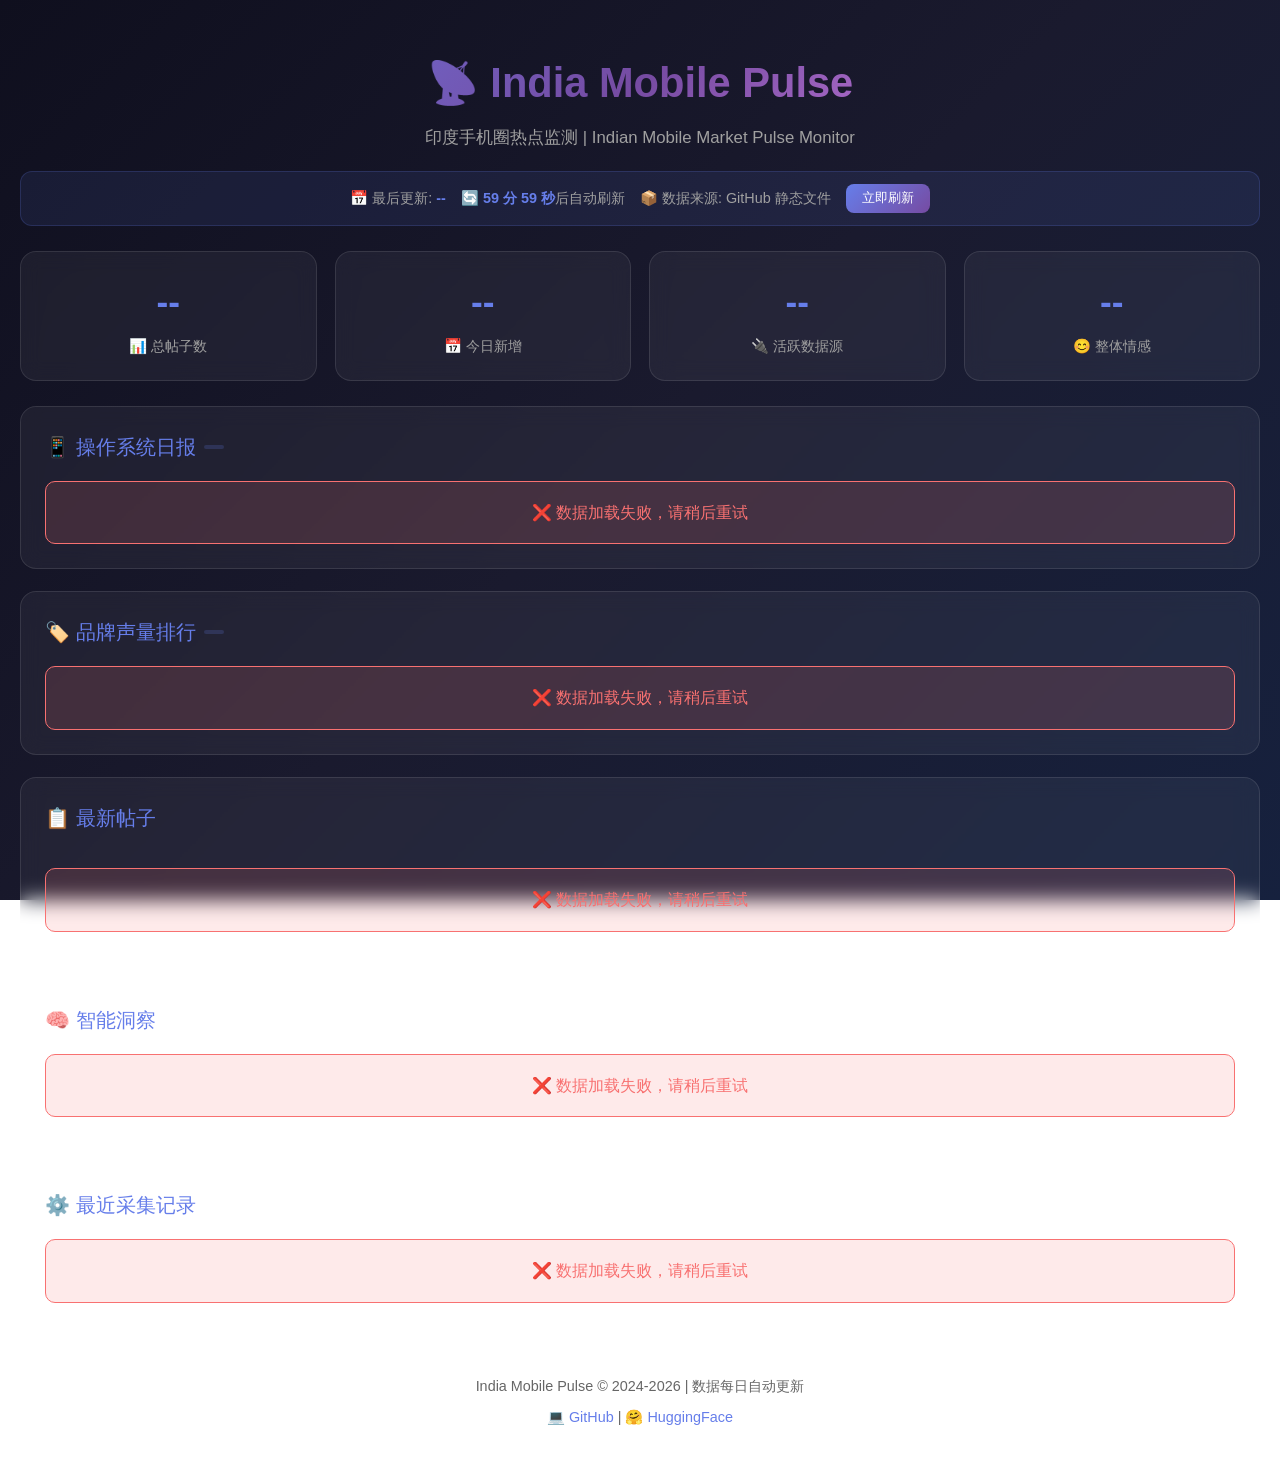
==== commit 7f64dd58: "chore: 页面自动刷新间隔 5 分钟 → 1 小时 数据由 Actions 每天采集一次，无需高频轮询； 倒计时文案改为「X 分 Y 秒」友好格式  --- feat: 情感分析改进 — 扩充词典" ====
--- a/docs/index.html
+++ b/docs/index.html
@@ -205,7 +205,7 @@
 
         <div class="meta-bar">
             <span>📅 最后更新: <strong id="lastUpdate">--</strong></span>
-            <span>🔄 <strong id="countdown">300</strong> 秒后自动刷新</span>
+            <span>🔄 <strong id="countdown">60 分钟</strong>后自动刷新</span>
             <span>📦 数据来源: GitHub 静态文件</span>
             <button class="btn-refresh" onclick="loadData(true)">立即刷新</button>
         </div>
@@ -259,7 +259,9 @@
 
     <script>
         const BASE = 'https://raw.githubusercontent.com/RobeaoBot/india-mobile-pulse/main/docs';
-        const REFRESH_INTERVAL = 300;
+        // 自动刷新间隔（秒）。数据由 GitHub Actions 每天采集一次，
+        // 因此无需高频轮询，1 小时足够，也避免对 raw 源产生过多请求。
+        const REFRESH_INTERVAL = 3600;
         let countdown = REFRESH_INTERVAL;
         let allPosts = [];
         let currentFilter = 'all';
@@ -341,16 +343,20 @@
             const bySource = s.by_source || {};
             document.getElementById('statSources').textContent = Object.keys(bySource).length;
 
-            // 整体情感
-            const sent = s.sentiment || {};
-            const tot = (sent.positive || 0) + (sent.negative || 0) + (sent.neutral || 0);
-            if (tot > 0) {
-                const pct = Math.round((sent.positive || 0) / tot * 100);
-                const cls = pct >= 50 ? 'positive' : pct >= 30 ? 'neutral' : 'negative';
-                document.getElementById('statSentiment').innerHTML =
-                    '<span class="sentiment-' + cls + '">' + pct + '% 正面</span>';
+            // 整体情感：只在"有情感倾向"的帖子中统计。
+            // 若以全部帖子为分母，大量客观新闻（发布/参数/价格）会把正面占比
+            // 稀释到接近 0，看上去像"全网口碑极差"，实际是口径问题而非事实。
+            const sv = s.sentiment_voiced || {};
+            const statSentEl = document.getElementById('statSentiment');
+            if (sv.total > 0) {
+                const pct = sv.positive_pct;
+                const cls = pct >= 60 ? 'positive' : pct >= 40 ? 'neutral' : 'negative';
+                statSentEl.innerHTML =
+                    '<span class="sentiment-' + cls + '">' + pct + '% 正面</span>' +
+                    '<div style="font-size:0.4em;color:var(--text-dim);margin-top:6px">' +
+                    sv.total + ' / ' + (s.total || 0) + ' 条有态度</div>';
             } else {
-                document.getElementById('statSentiment').textContent = '--';
+                statSentEl.textContent = '--';
             }
 
             renderBrands(s.brand_mentions || {});
@@ -525,11 +531,21 @@
             }).join('');
         }
 
+        // 倒计时文案：分钟级用「X 分 Y 秒」，不足 1 分钟才显示秒
+        function formatCountdown(sec) {
+            if (sec >= 60) {
+                const m = Math.floor(sec / 60);
+                const s = sec % 60;
+                return s > 0 ? m + ' 分 ' + s + ' 秒' : m + ' 分钟';
+            }
+            return sec + ' 秒';
+        }
+
         // 倒计时 + 自动刷新
         setInterval(function () {
             countdown--;
             const el = document.getElementById('countdown');
-            if (el) el.textContent = countdown;
+            if (el) el.textContent = formatCountdown(Math.max(0, countdown));
             if (countdown <= 0) loadData();
         }, 1000);
 
